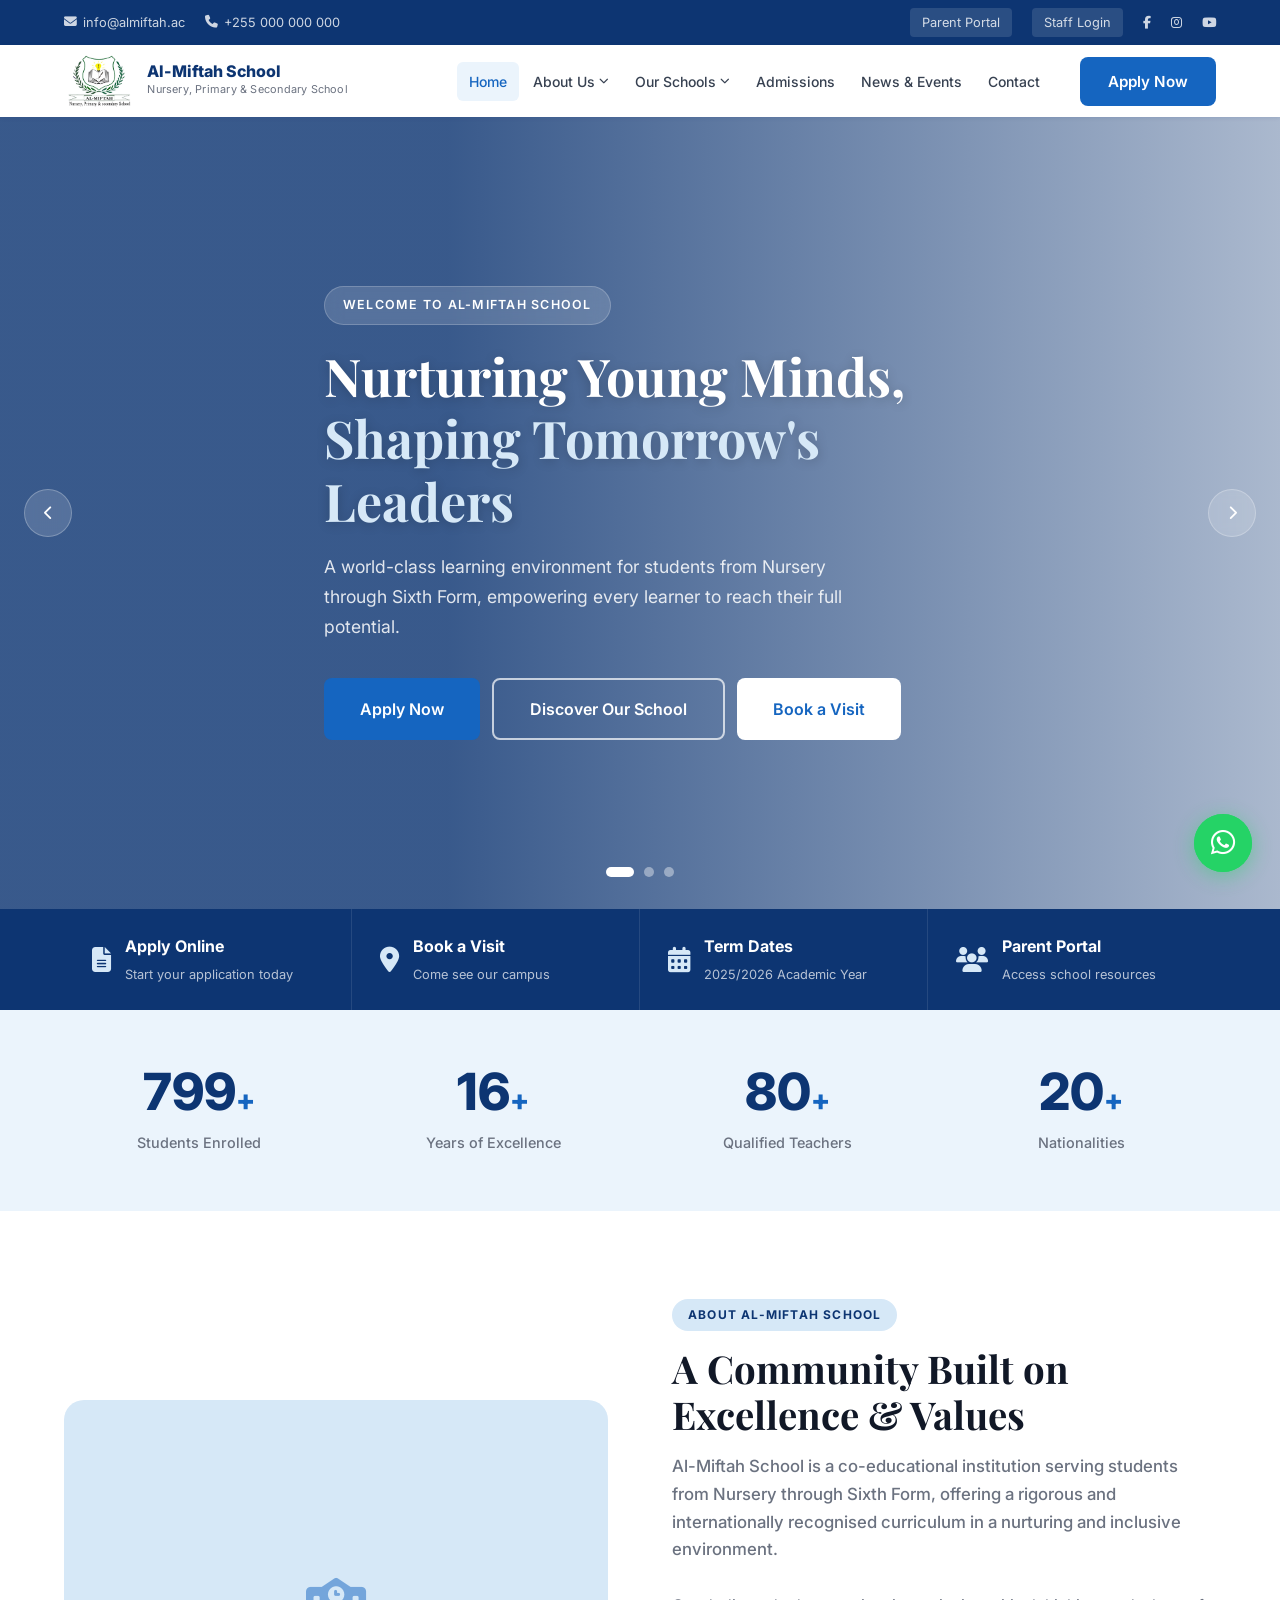
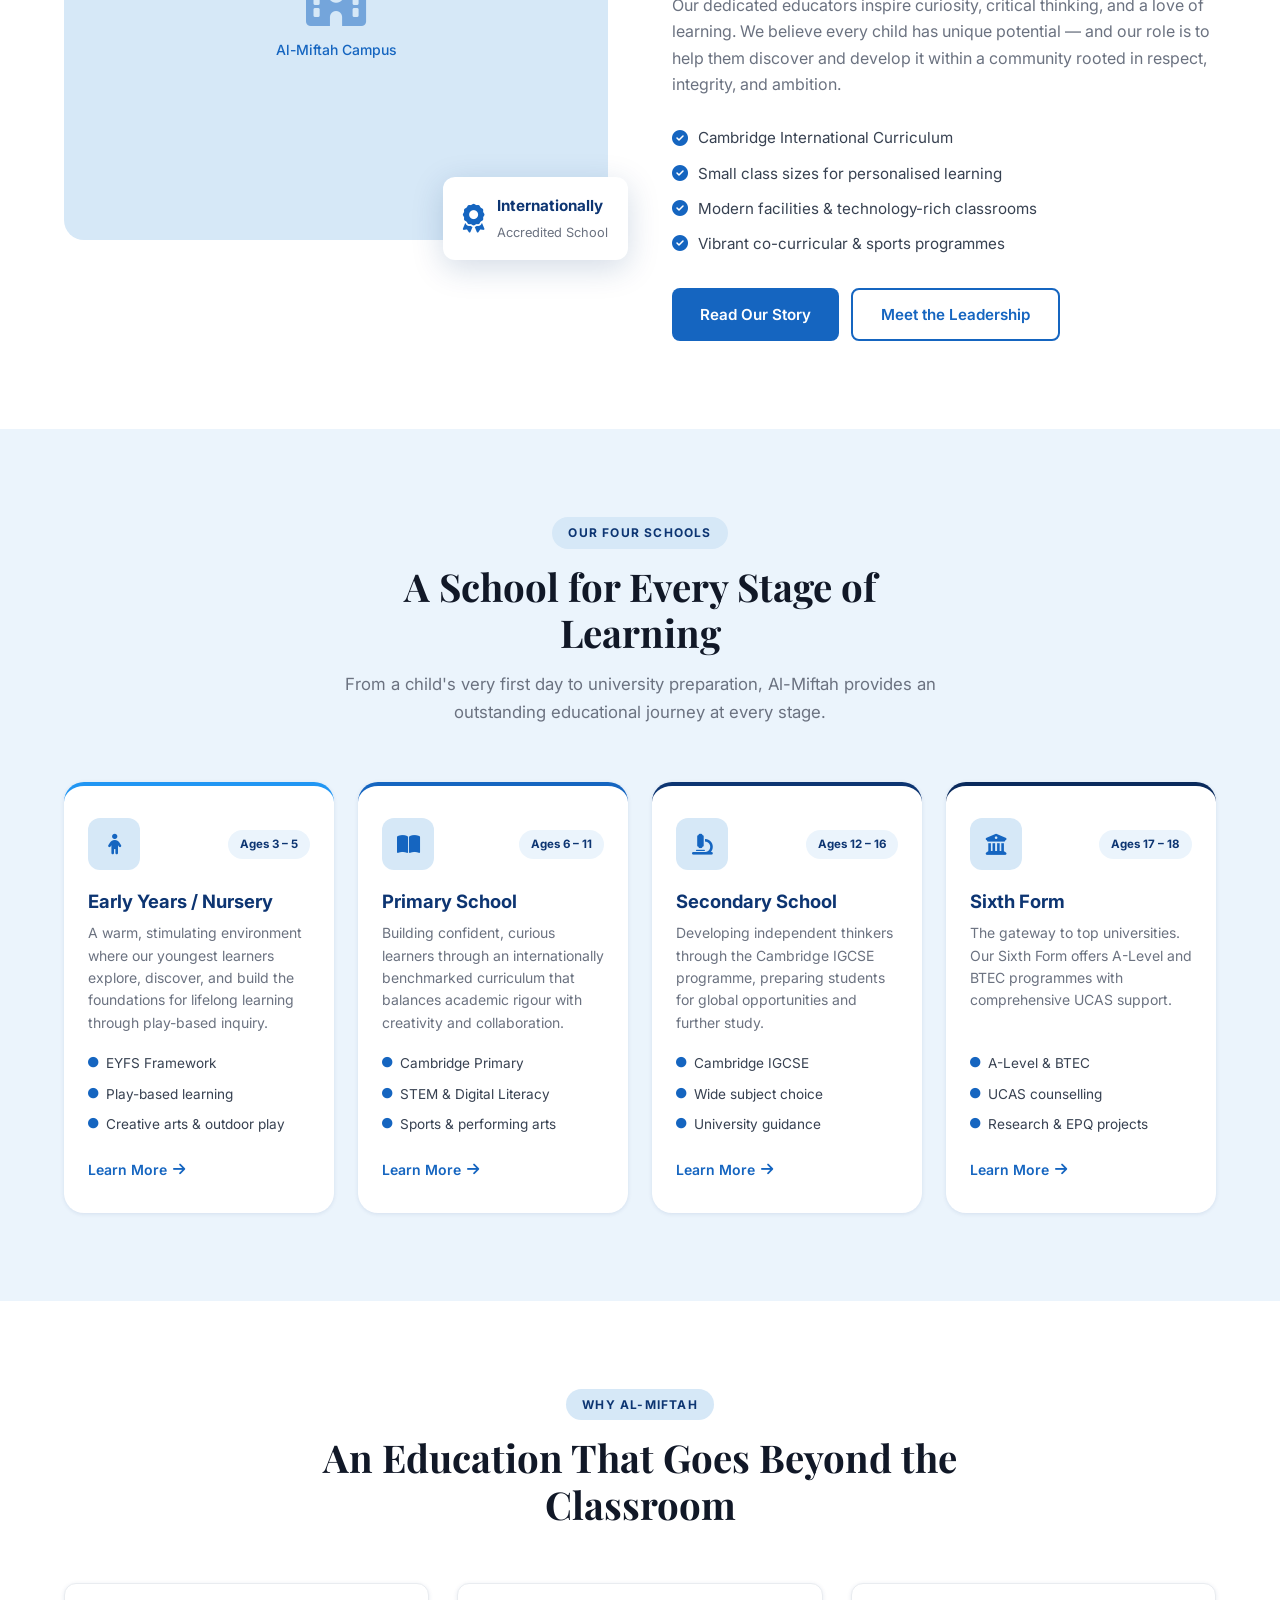
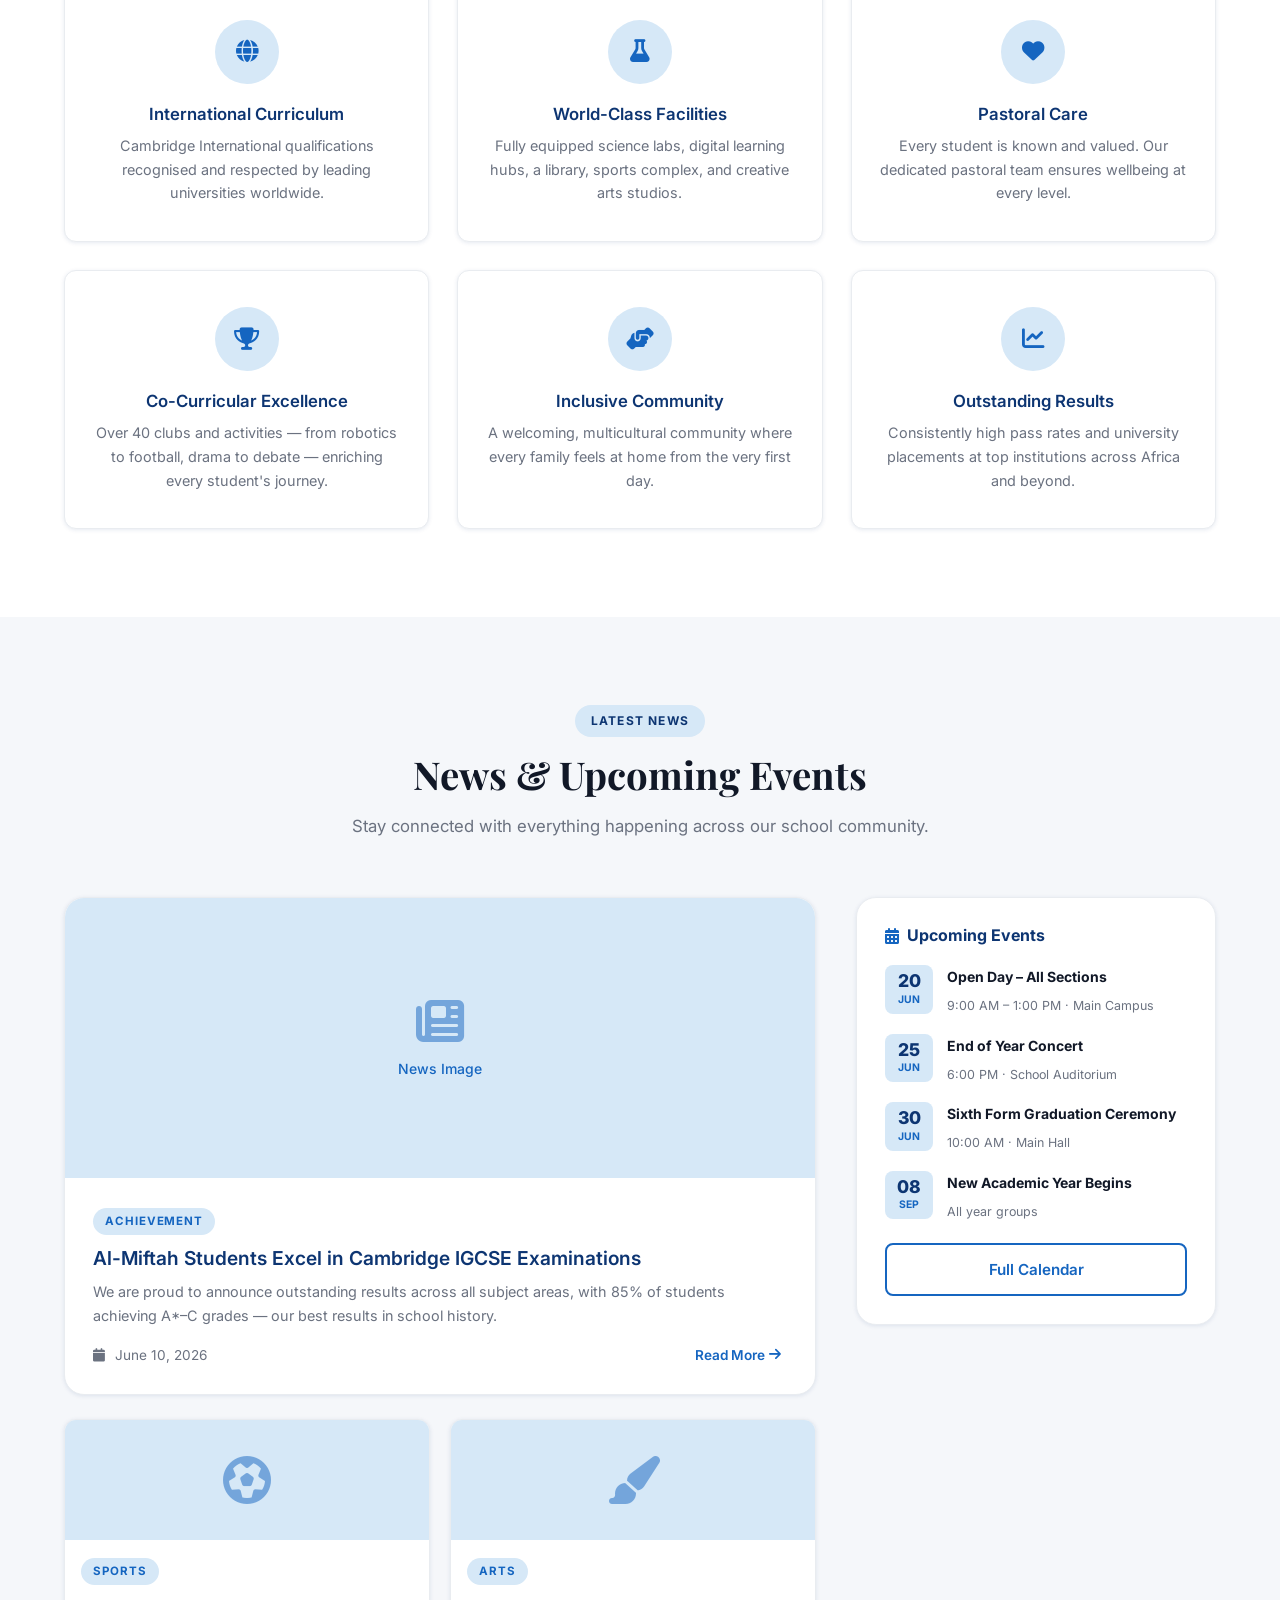
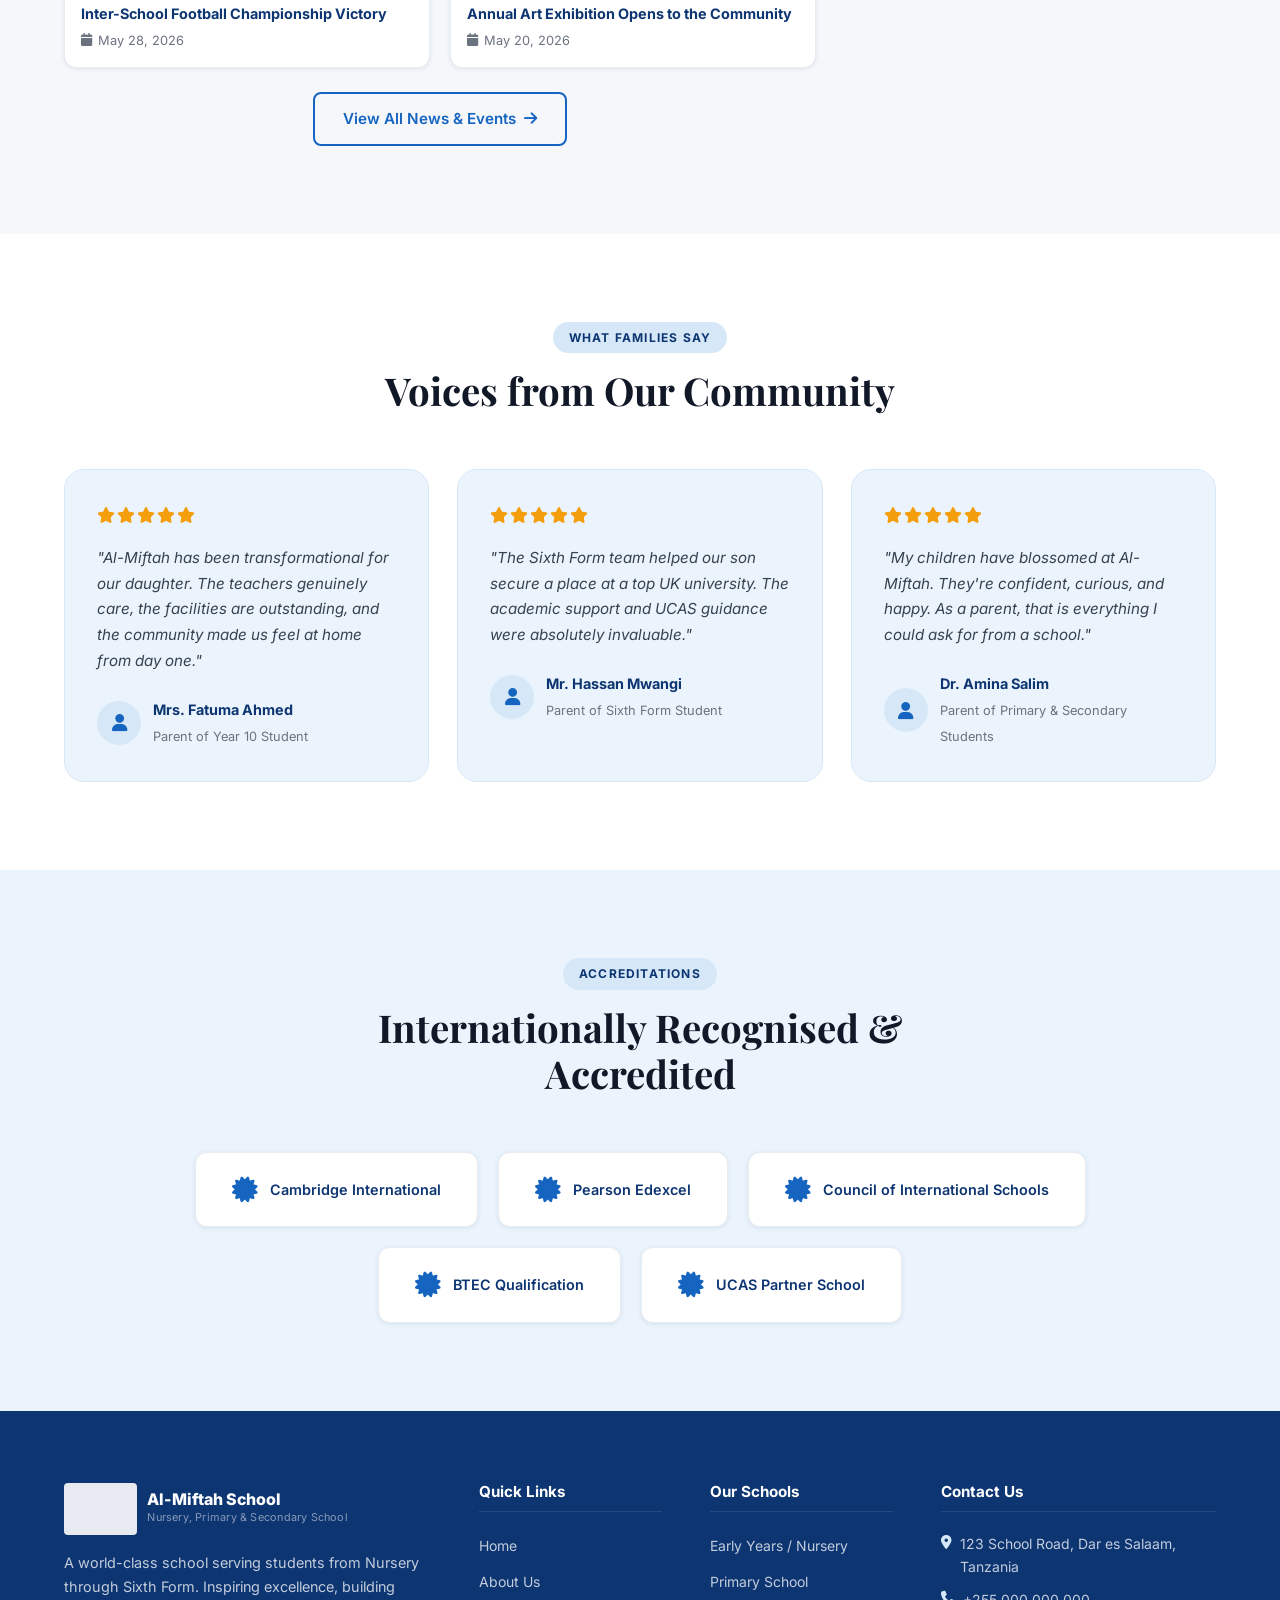
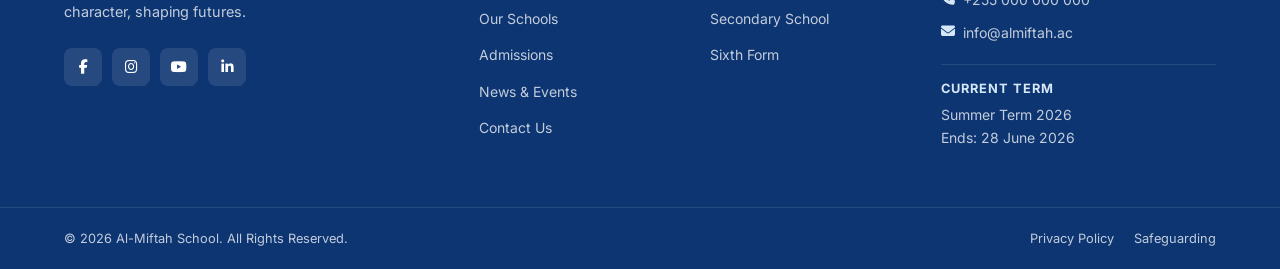
==== index.html @ 6ec38ee7 "Launch Al-Miftah School website Complete 6-page school website with hero carousel, school divisions," ====
<!DOCTYPE html>
<html lang="en">
<head>
  <meta charset="UTF-8" />
  <meta name="viewport" content="width=device-width, initial-scale=1.0" />
  <title>Al-Miftah School | Home</title>
  <link rel="stylesheet" href="css/styles.css" />
  <link rel="preconnect" href="https://fonts.googleapis.com" />
  <link href="https://fonts.googleapis.com/css2?family=Inter:wght@300;400;500;600;700;800&family=Playfair+Display:wght@600;700&display=swap" rel="stylesheet" />
  <link rel="stylesheet" href="https://cdnjs.cloudflare.com/ajax/libs/font-awesome/6.5.0/css/all.min.css" />
</head>
<body>

<!-- TOP BAR -->
<div class="topbar">
  <div class="container topbar-inner">
    <div class="topbar-left">
      <a href="mailto:info@almiftah.ac"><i class="fas fa-envelope"></i> info@almiftah.ac</a>
      <a href="tel:+255000000000"><i class="fas fa-phone"></i> +255 000 000 000</a>
    </div>
    <div class="topbar-right">
      <a href="#" class="topbar-link">Parent Portal</a>
      <a href="#" class="topbar-link">Staff Login</a>
      <a href="#" aria-label="Facebook"><i class="fab fa-facebook-f"></i></a>
      <a href="#" aria-label="Instagram"><i class="fab fa-instagram"></i></a>
      <a href="#" aria-label="YouTube"><i class="fab fa-youtube"></i></a>
    </div>
  </div>
</div>

<!-- HEADER -->
<header class="header" id="header">
  <div class="container header-inner">
    <a href="index.html" class="logo">
      <img src="images/logo.jpeg" alt="Al-Miftah School" class="logo-img" />
      <div class="logo-text">
        <span class="logo-name">Al-Miftah School</span>
        <span class="logo-tagline">Nursery, Primary &amp; Secondary School</span>
      </div>
    </a>
    <nav class="nav" id="nav">
      <ul class="nav-list">
        <li><a href="index.html" class="nav-link active">Home</a></li>
        <li class="has-dropdown">
          <a href="about.html" class="nav-link">About Us <i class="fas fa-chevron-down"></i></a>
          <ul class="dropdown">
            <li><a href="about.html#story">Our Story</a></li>
            <li><a href="about.html#vision">Vision &amp; Mission</a></li>
            <li><a href="about.html#leadership">Leadership</a></li>
            <li><a href="about.html#accreditations">Accreditations</a></li>
          </ul>
        </li>
        <li class="has-dropdown">
          <a href="schools.html" class="nav-link">Our Schools <i class="fas fa-chevron-down"></i></a>
          <ul class="dropdown">
            <li><a href="schools.html#early-years">Early Years</a></li>
            <li><a href="schools.html#primary">Primary School</a></li>
            <li><a href="schools.html#secondary">Secondary School</a></li>
            <li><a href="schools.html#sixth-form">Sixth Form</a></li>
          </ul>
        </li>
        <li><a href="admissions.html" class="nav-link">Admissions</a></li>
        <li><a href="news.html" class="nav-link">News &amp; Events</a></li>
        <li><a href="contact.html" class="nav-link">Contact</a></li>
      </ul>
    </nav>
    <a href="admissions.html" class="btn btn-primary nav-cta">Apply Now</a>
    <button class="hamburger" id="hamburger" aria-label="Open menu" aria-expanded="false">
      <span></span><span></span><span></span>
    </button>
  </div>
</header>

<!-- HERO -->
<section class="hero">
  <div class="hero-slides">
    <div class="hero-slide active" style="background-image:url('https://images.unsplash.com/photo-1628595351029-c2bf17511435?w=1920&q=80')"></div>
    <div class="hero-slide" style="background-image:url('https://images.unsplash.com/photo-1503676260728-1c00da094a0b?w=1920&q=80')"></div>
    <div class="hero-slide" style="background-image:url('https://images.unsplash.com/photo-1532094349884-543559059013?w=1920&q=80')"></div>
  </div>
  <div class="hero-overlay"></div>

  <div class="container hero-content">
    <span class="hero-badge">Welcome to Al-Miftah School</span>
    <h1 class="hero-title">Nurturing Young Minds,<br><span class="hero-highlight">Shaping Tomorrow's Leaders</span></h1>
    <p class="hero-subtitle">A world-class learning environment for students from Nursery through Sixth Form, empowering every learner to reach their full potential.</p>
    <div class="hero-actions">
      <a href="admissions.html" class="btn btn-primary btn-lg">Apply Now</a>
      <a href="about.html" class="btn btn-outline-white btn-lg">Discover Our School</a>
      <a href="contact.html" class="btn btn-secondary btn-lg">Book a Visit</a>
    </div>
  </div>

  <div class="hero-nav">
    <button class="hero-dot active" data-slide="0" aria-label="Slide 1"></button>
    <button class="hero-dot" data-slide="1" aria-label="Slide 2"></button>
    <button class="hero-dot" data-slide="2" aria-label="Slide 3"></button>
  </div>
  <button class="hero-arrow hero-prev" id="heroPrev" aria-label="Previous slide"><i class="fas fa-chevron-left"></i></button>
  <button class="hero-arrow hero-next" id="heroNext" aria-label="Next slide"><i class="fas fa-chevron-right"></i></button>
</section>

<!-- QUICK ACTIONS -->
<section class="quick-actions">
  <div class="container">
    <div class="quick-actions-grid">
      <a href="admissions.html" class="quick-action">
        <i class="fas fa-file-alt"></i>
        <div><strong>Apply Online</strong><span>Start your application today</span></div>
      </a>
      <a href="contact.html" class="quick-action">
        <i class="fas fa-map-marker-alt"></i>
        <div><strong>Book a Visit</strong><span>Come see our campus</span></div>
      </a>
      <a href="news.html" class="quick-action">
        <i class="fas fa-calendar-alt"></i>
        <div><strong>Term Dates</strong><span>2025/2026 Academic Year</span></div>
      </a>
      <a href="#" class="quick-action">
        <i class="fas fa-users"></i>
        <div><strong>Parent Portal</strong><span>Access school resources</span></div>
      </a>
    </div>
  </div>
</section>

<!-- STATS -->
<section class="stats">
  <div class="container stats-grid">
    <div class="stat-item">
      <span class="stat-number" data-target="1200">0</span><span class="stat-plus">+</span>
      <span class="stat-label">Students Enrolled</span>
    </div>
    <div class="stat-item">
      <span class="stat-number" data-target="25">0</span><span class="stat-plus">+</span>
      <span class="stat-label">Years of Excellence</span>
    </div>
    <div class="stat-item">
      <span class="stat-number" data-target="120">0</span><span class="stat-plus">+</span>
      <span class="stat-label">Qualified Teachers</span>
    </div>
    <div class="stat-item">
      <span class="stat-number" data-target="30">0</span><span class="stat-plus">+</span>
      <span class="stat-label">Nationalities</span>
    </div>
  </div>
</section>

<!-- ABOUT PREVIEW -->
<section class="section">
  <div class="container about-grid">
    <div class="about-image">
      <div class="about-img-main img-placeholder">
        <i class="fas fa-school"></i>
        <span>Al-Miftah Campus</span>
      </div>
      <div class="about-img-badge">
        <i class="fas fa-award"></i>
        <div><strong>Internationally</strong><span>Accredited School</span></div>
      </div>
    </div>
    <div class="about-content">
      <span class="section-badge">About Al-Miftah School</span>
      <h2 class="section-title">A Community Built on Excellence &amp; Values</h2>
      <p class="about-lead">Al-Miftah School is a co-educational institution serving students from Nursery through Sixth Form, offering a rigorous and internationally recognised curriculum in a nurturing and inclusive environment.</p>
      <p>Our dedicated educators inspire curiosity, critical thinking, and a love of learning. We believe every child has unique potential — and our role is to help them discover and develop it within a community rooted in respect, integrity, and ambition.</p>
      <div class="about-features">
        <div class="about-feature"><i class="fas fa-check-circle"></i><span>Cambridge International Curriculum</span></div>
        <div class="about-feature"><i class="fas fa-check-circle"></i><span>Small class sizes for personalised learning</span></div>
        <div class="about-feature"><i class="fas fa-check-circle"></i><span>Modern facilities &amp; technology-rich classrooms</span></div>
        <div class="about-feature"><i class="fas fa-check-circle"></i><span>Vibrant co-curricular &amp; sports programmes</span></div>
      </div>
      <div class="about-actions">
        <a href="about.html" class="btn btn-primary">Read Our Story</a>
        <a href="about.html#leadership" class="btn btn-outline">Meet the Leadership</a>
      </div>
    </div>
  </div>
</section>

<!-- SCHOOLS PREVIEW -->
<section class="section schools-bg">
  <div class="container">
    <div class="section-header">
      <span class="section-badge">Our Four Schools</span>
      <h2 class="section-title">A School for Every Stage of Learning</h2>
      <p class="section-subtitle">From a child's very first day to university preparation, Al-Miftah provides an outstanding educational journey at every stage.</p>
    </div>
    <div class="schools-grid">
      <div class="school-card" data-color="early">
        <div class="school-card-top">
          <div class="school-icon"><i class="fas fa-child"></i></div>
          <div class="school-age">Ages 3 – 5</div>
        </div>
        <h3 class="school-name">Early Years / Nursery</h3>
        <p class="school-desc">A warm, stimulating environment where our youngest learners explore, discover, and build the foundations for lifelong learning through play-based inquiry.</p>
        <ul class="school-features">
          <li><i class="fas fa-circle"></i> EYFS Framework</li>
          <li><i class="fas fa-circle"></i> Play-based learning</li>
          <li><i class="fas fa-circle"></i> Creative arts &amp; outdoor play</li>
        </ul>
        <a href="schools.html#early-years" class="school-link">Learn More <i class="fas fa-arrow-right"></i></a>
      </div>
      <div class="school-card" data-color="primary">
        <div class="school-card-top">
          <div class="school-icon"><i class="fas fa-book-open"></i></div>
          <div class="school-age">Ages 6 – 11</div>
        </div>
        <h3 class="school-name">Primary School</h3>
        <p class="school-desc">Building confident, curious learners through an internationally benchmarked curriculum that balances academic rigour with creativity and collaboration.</p>
        <ul class="school-features">
          <li><i class="fas fa-circle"></i> Cambridge Primary</li>
          <li><i class="fas fa-circle"></i> STEM &amp; Digital Literacy</li>
          <li><i class="fas fa-circle"></i> Sports &amp; performing arts</li>
        </ul>
        <a href="schools.html#primary" class="school-link">Learn More <i class="fas fa-arrow-right"></i></a>
      </div>
      <div class="school-card" data-color="secondary">
        <div class="school-card-top">
          <div class="school-icon"><i class="fas fa-microscope"></i></div>
          <div class="school-age">Ages 12 – 16</div>
        </div>
        <h3 class="school-name">Secondary School</h3>
        <p class="school-desc">Developing independent thinkers through the Cambridge IGCSE programme, preparing students for global opportunities and further study.</p>
        <ul class="school-features">
          <li><i class="fas fa-circle"></i> Cambridge IGCSE</li>
          <li><i class="fas fa-circle"></i> Wide subject choice</li>
          <li><i class="fas fa-circle"></i> University guidance</li>
        </ul>
        <a href="schools.html#secondary" class="school-link">Learn More <i class="fas fa-arrow-right"></i></a>
      </div>
      <div class="school-card" data-color="sixth">
        <div class="school-card-top">
          <div class="school-icon"><i class="fas fa-university"></i></div>
          <div class="school-age">Ages 17 – 18</div>
        </div>
        <h3 class="school-name">Sixth Form</h3>
        <p class="school-desc">The gateway to top universities. Our Sixth Form offers A-Level and BTEC programmes with comprehensive UCAS support.</p>
        <ul class="school-features">
          <li><i class="fas fa-circle"></i> A-Level &amp; BTEC</li>
          <li><i class="fas fa-circle"></i> UCAS counselling</li>
          <li><i class="fas fa-circle"></i> Research &amp; EPQ projects</li>
        </ul>
        <a href="schools.html#sixth-form" class="school-link">Learn More <i class="fas fa-arrow-right"></i></a>
      </div>
    </div>
  </div>
</section>

<!-- WHY US -->
<section class="section">
  <div class="container">
    <div class="section-header">
      <span class="section-badge">Why Al-Miftah</span>
      <h2 class="section-title">An Education That Goes Beyond the Classroom</h2>
    </div>
    <div class="why-grid">
      <div class="why-card">
        <div class="why-icon"><i class="fas fa-globe"></i></div>
        <h3>International Curriculum</h3>
        <p>Cambridge International qualifications recognised and respected by leading universities worldwide.</p>
      </div>
      <div class="why-card">
        <div class="why-icon"><i class="fas fa-flask"></i></div>
        <h3>World-Class Facilities</h3>
        <p>Fully equipped science labs, digital learning hubs, a library, sports complex, and creative arts studios.</p>
      </div>
      <div class="why-card">
        <div class="why-icon"><i class="fas fa-heart"></i></div>
        <h3>Pastoral Care</h3>
        <p>Every student is known and valued. Our dedicated pastoral team ensures wellbeing at every level.</p>
      </div>
      <div class="why-card">
        <div class="why-icon"><i class="fas fa-trophy"></i></div>
        <h3>Co-Curricular Excellence</h3>
        <p>Over 40 clubs and activities — from robotics to football, drama to debate — enriching every student's journey.</p>
      </div>
      <div class="why-card">
        <div class="why-icon"><i class="fas fa-hands-helping"></i></div>
        <h3>Inclusive Community</h3>
        <p>A welcoming, multicultural community where every family feels at home from the very first day.</p>
      </div>
      <div class="why-card">
        <div class="why-icon"><i class="fas fa-chart-line"></i></div>
        <h3>Outstanding Results</h3>
        <p>Consistently high pass rates and university placements at top institutions across Africa and beyond.</p>
      </div>
    </div>
  </div>
</section>

<!-- NEWS PREVIEW -->
<section class="section" style="background:var(--gray-100)">
  <div class="container">
    <div class="section-header">
      <span class="section-badge">Latest News</span>
      <h2 class="section-title">News &amp; Upcoming Events</h2>
      <p class="section-subtitle">Stay connected with everything happening across our school community.</p>
    </div>
    <div class="news-layout">
      <div class="news-main">
        <div class="news-card featured">
          <div class="news-img img-placeholder"><i class="fas fa-newspaper"></i><span>News Image</span></div>
          <div class="news-body">
            <span class="news-tag">Achievement</span>
            <h3>Al-Miftah Students Excel in Cambridge IGCSE Examinations</h3>
            <p>We are proud to announce outstanding results across all subject areas, with 85% of students achieving A*–C grades — our best results in school history.</p>
            <div class="news-meta">
              <span><i class="fas fa-calendar"></i> June 10, 2026</span>
              <a href="news.html" class="news-more">Read More <i class="fas fa-arrow-right"></i></a>
            </div>
          </div>
        </div>
        <div class="news-row">
          <div class="news-card small">
            <div class="news-img-sm img-placeholder"><i class="fas fa-futbol"></i></div>
            <div class="news-body-sm">
              <span class="news-tag">Sports</span>
              <h4>Inter-School Football Championship Victory</h4>
              <span class="news-date"><i class="fas fa-calendar"></i> May 28, 2026</span>
            </div>
          </div>
          <div class="news-card small">
            <div class="news-img-sm img-placeholder"><i class="fas fa-paint-brush"></i></div>
            <div class="news-body-sm">
              <span class="news-tag">Arts</span>
              <h4>Annual Art Exhibition Opens to the Community</h4>
              <span class="news-date"><i class="fas fa-calendar"></i> May 20, 2026</span>
            </div>
          </div>
        </div>
        <div style="margin-top:24px;text-align:center">
          <a href="news.html" class="btn btn-outline">View All News &amp; Events <i class="fas fa-arrow-right"></i></a>
        </div>
      </div>
      <div class="events-sidebar">
        <h3 class="sidebar-title"><i class="fas fa-calendar-alt"></i> Upcoming Events</h3>
        <div class="event-list">
          <div class="event-item">
            <div class="event-date"><span class="event-day">20</span><span class="event-month">Jun</span></div>
            <div class="event-info"><strong>Open Day – All Sections</strong><span>9:00 AM – 1:00 PM · Main Campus</span></div>
          </div>
          <div class="event-item">
            <div class="event-date"><span class="event-day">25</span><span class="event-month">Jun</span></div>
            <div class="event-info"><strong>End of Year Concert</strong><span>6:00 PM · School Auditorium</span></div>
          </div>
          <div class="event-item">
            <div class="event-date"><span class="event-day">30</span><span class="event-month">Jun</span></div>
            <div class="event-info"><strong>Sixth Form Graduation Ceremony</strong><span>10:00 AM · Main Hall</span></div>
          </div>
          <div class="event-item">
            <div class="event-date"><span class="event-day">08</span><span class="event-month">Sep</span></div>
            <div class="event-info"><strong>New Academic Year Begins</strong><span>All year groups</span></div>
          </div>
        </div>
        <a href="news.html" class="btn btn-outline btn-full">Full Calendar</a>
      </div>
    </div>
  </div>
</section>

<!-- TESTIMONIALS -->
<section class="section">
  <div class="container">
    <div class="section-header">
      <span class="section-badge">What Families Say</span>
      <h2 class="section-title">Voices from Our Community</h2>
    </div>
    <div class="testimonials-grid">
      <div class="testimonial-card">
        <div class="testimonial-stars"><i class="fas fa-star"></i><i class="fas fa-star"></i><i class="fas fa-star"></i><i class="fas fa-star"></i><i class="fas fa-star"></i></div>
        <p>"Al-Miftah has been transformational for our daughter. The teachers genuinely care, the facilities are outstanding, and the community made us feel at home from day one."</p>
        <div class="testimonial-author">
          <div class="author-avatar"><i class="fas fa-user"></i></div>
          <div><strong>Mrs. Fatuma Ahmed</strong><span>Parent of Year 10 Student</span></div>
        </div>
      </div>
      <div class="testimonial-card">
        <div class="testimonial-stars"><i class="fas fa-star"></i><i class="fas fa-star"></i><i class="fas fa-star"></i><i class="fas fa-star"></i><i class="fas fa-star"></i></div>
        <p>"The Sixth Form team helped our son secure a place at a top UK university. The academic support and UCAS guidance were absolutely invaluable."</p>
        <div class="testimonial-author">
          <div class="author-avatar"><i class="fas fa-user"></i></div>
          <div><strong>Mr. Hassan Mwangi</strong><span>Parent of Sixth Form Student</span></div>
        </div>
      </div>
      <div class="testimonial-card">
        <div class="testimonial-stars"><i class="fas fa-star"></i><i class="fas fa-star"></i><i class="fas fa-star"></i><i class="fas fa-star"></i><i class="fas fa-star"></i></div>
        <p>"My children have blossomed at Al-Miftah. They're confident, curious, and happy. As a parent, that is everything I could ask for from a school."</p>
        <div class="testimonial-author">
          <div class="author-avatar"><i class="fas fa-user"></i></div>
          <div><strong>Dr. Amina Salim</strong><span>Parent of Primary &amp; Secondary Students</span></div>
        </div>
      </div>
    </div>
  </div>
</section>

<!-- ACCREDITATIONS -->
<section class="section accreditations-bg">
  <div class="container">
    <div class="section-header">
      <span class="section-badge">Accreditations</span>
      <h2 class="section-title">Internationally Recognised &amp; Accredited</h2>
    </div>
    <div class="accred-grid">
      <div class="accred-item"><i class="fas fa-certificate accred-icon"></i><span>Cambridge International</span></div>
      <div class="accred-item"><i class="fas fa-certificate accred-icon"></i><span>Pearson Edexcel</span></div>
      <div class="accred-item"><i class="fas fa-certificate accred-icon"></i><span>Council of International Schools</span></div>
      <div class="accred-item"><i class="fas fa-certificate accred-icon"></i><span>BTEC Qualification</span></div>
      <div class="accred-item"><i class="fas fa-certificate accred-icon"></i><span>UCAS Partner School</span></div>
    </div>
  </div>
</section>

<!-- FOOTER -->
<footer class="footer">
  <div class="footer-main">
    <div class="container footer-grid">
      <div class="footer-brand">
        <a href="index.html" class="logo logo-footer">
          <img src="images/logo.jpeg" alt="Al-Miftah School" class="logo-img" />
          <div class="logo-text">
            <span class="logo-name">Al-Miftah School</span>
            <span class="logo-tagline">Nursery, Primary &amp; Secondary School</span>
          </div>
        </a>
        <p>A world-class school serving students from Nursery through Sixth Form. Inspiring excellence, building character, shaping futures.</p>
        <div class="footer-social">
          <a href="#" aria-label="Facebook"><i class="fab fa-facebook-f"></i></a>
          <a href="#" aria-label="Instagram"><i class="fab fa-instagram"></i></a>
          <a href="#" aria-label="YouTube"><i class="fab fa-youtube"></i></a>
          <a href="#" aria-label="LinkedIn"><i class="fab fa-linkedin-in"></i></a>
        </div>
      </div>
      <div class="footer-links">
        <h4>Quick Links</h4>
        <ul>
          <li><a href="index.html">Home</a></li>
          <li><a href="about.html">About Us</a></li>
          <li><a href="schools.html">Our Schools</a></li>
          <li><a href="admissions.html">Admissions</a></li>
          <li><a href="news.html">News &amp; Events</a></li>
          <li><a href="contact.html">Contact Us</a></li>
        </ul>
      </div>
      <div class="footer-links">
        <h4>Our Schools</h4>
        <ul>
          <li><a href="schools.html#early-years">Early Years / Nursery</a></li>
          <li><a href="schools.html#primary">Primary School</a></li>
          <li><a href="schools.html#secondary">Secondary School</a></li>
          <li><a href="schools.html#sixth-form">Sixth Form</a></li>
        </ul>
      </div>
      <div class="footer-contact">
        <h4>Contact Us</h4>
        <p><i class="fas fa-map-marker-alt"></i> 123 School Road, Dar es Salaam, Tanzania</p>
        <p><i class="fas fa-phone"></i> +255 000 000 000</p>
        <p><i class="fas fa-envelope"></i> info@almiftah.ac</p>
        <div class="footer-term">
          <h5>Current Term</h5>
          <p>Summer Term 2026<br>Ends: 28 June 2026</p>
        </div>
      </div>
    </div>
  </div>
  <div class="footer-bottom">
    <div class="container footer-bottom-inner">
      <p>&copy; 2026 Al-Miftah School. All Rights Reserved.</p>
      <div class="footer-bottom-links">
        <a href="#">Privacy Policy</a>
        <a href="#">Safeguarding</a>
      </div>
    </div>
  </div>
</footer>

<a href="https://wa.me/255000000000" class="wa-btn" target="_blank" rel="noopener noreferrer" aria-label="Chat with us on WhatsApp">
  <i class="fab fa-whatsapp"></i>
  <span class="wa-tooltip">Chat with us on WhatsApp</span>
</a>
<button class="back-to-top" id="backToTop" aria-label="Back to top"><i class="fas fa-chevron-up"></i></button>
<script src="js/script.js"></script>
</body>
</html>
---- css/styles.css ----
/* ============================================================
   AL-MIFTAH SCHOOL — Main Stylesheet
   Colors: Dark Blue #0D3572 | Blue #1565C0 | Light Blue #D6E8F7 | White #FFFFFF
   ============================================================ */

/* === RESET & BASE === */
*, *::before, *::after { box-sizing: border-box; margin: 0; padding: 0; }

:root {
  --dark-blue:  #0D3572;
  --blue:       #1565C0;
  --mid-blue:   #1976D2;
  --light-blue: #D6E8F7;
  --pale-blue:  #EBF4FC;
  --white:      #FFFFFF;
  --gray-100:   #F5F7FA;
  --gray-200:   #E9ECF0;
  --gray-500:   #6B7280;
  --gray-700:   #374151;
  --gray-900:   #111827;
  --shadow-sm:  0 1px 4px rgba(13,53,114,.10);
  --shadow-md:  0 4px 16px rgba(13,53,114,.14);
  --shadow-lg:  0 8px 32px rgba(13,53,114,.18);
  --radius:     12px;
  --radius-lg:  20px;
  --transition: 0.25s ease;
}

html { scroll-behavior: smooth; font-size: 16px; }

body {
  font-family: 'Inter', sans-serif;
  color: var(--gray-700);
  background: var(--white);
  line-height: 1.65;
  overflow-x: hidden;
}

a { color: inherit; text-decoration: none; }
img { max-width: 100%; display: block; }
ul { list-style: none; }
button { cursor: pointer; border: none; background: none; font-family: inherit; }
input, select, textarea { font-family: inherit; }

.container {
  width: 100%;
  max-width: 1200px;
  margin: 0 auto;
  padding: 0 24px;
}

.section { padding: 88px 0; }

/* === TYPOGRAPHY === */
h1, h2, h3, h4, h5 { line-height: 1.2; color: var(--gray-900); }
h1 { font-size: clamp(2rem, 5vw, 3.25rem); font-family: 'Playfair Display', serif; }
h2 { font-size: clamp(1.6rem, 3.5vw, 2.4rem); font-family: 'Playfair Display', serif; }
h3 { font-size: 1.2rem; font-weight: 600; }

.section-badge {
  display: inline-block;
  background: var(--light-blue);
  color: var(--dark-blue);
  font-size: .75rem;
  font-weight: 700;
  letter-spacing: .1em;
  text-transform: uppercase;
  padding: 6px 16px;
  border-radius: 99px;
  margin-bottom: 14px;
}
.section-badge.light { background: rgba(255,255,255,.18); color: var(--white); }

.section-header { text-align: center; max-width: 640px; margin: 0 auto 56px; }
.section-title { margin-bottom: 16px; }
.section-subtitle { color: var(--gray-500); font-size: 1.05rem; }

/* === BUTTONS === */
.btn {
  display: inline-flex;
  align-items: center;
  gap: 8px;
  padding: 12px 28px;
  border-radius: 8px;
  font-size: .95rem;
  font-weight: 600;
  transition: all var(--transition);
  white-space: nowrap;
}
.btn-lg { padding: 16px 36px; font-size: 1rem; }
.btn-full { width: 100%; justify-content: center; }

.btn-primary { background: var(--blue); color: var(--white); }
.btn-primary:hover { background: var(--dark-blue); transform: translateY(-2px); box-shadow: var(--shadow-md); }

.btn-secondary { background: var(--white); color: var(--blue); }
.btn-secondary:hover { background: var(--light-blue); }

.btn-outline { background: transparent; color: var(--blue); border: 2px solid var(--blue); }
.btn-outline:hover { background: var(--blue); color: var(--white); }

.btn-outline-white { background: transparent; color: var(--white); border: 2px solid rgba(255,255,255,.7); }
.btn-outline-white:hover { background: var(--white); color: var(--dark-blue); }

.btn-white { background: var(--white); color: var(--dark-blue); font-weight: 700; }
.btn-white:hover { background: var(--light-blue); transform: translateY(-2px); }

/* === PLACEHOLDER IMAGES === */
.img-placeholder {
  display: flex;
  flex-direction: column;
  align-items: center;
  justify-content: center;
  gap: 12px;
  background: var(--light-blue);
  color: var(--blue);
  border-radius: var(--radius);
  min-height: 260px;
  font-size: .875rem;
  font-weight: 500;
}
.img-placeholder i { font-size: 3rem; opacity: .5; }
.img-placeholder.dark { background: rgba(255,255,255,.1); color: rgba(255,255,255,.6); }

/* ============================================================
   TOP BAR
   ============================================================ */
.topbar {
  background: var(--dark-blue);
  color: rgba(255,255,255,.8);
  font-size: .8rem;
  padding: 8px 0;
}
.topbar-inner {
  display: flex;
  align-items: center;
  justify-content: space-between;
  flex-wrap: wrap;
  gap: 8px;
}
.topbar-left, .topbar-right {
  display: flex;
  align-items: center;
  gap: 20px;
}
.topbar-left a, .topbar-right a {
  color: rgba(255,255,255,.8);
  display: flex;
  align-items: center;
  gap: 6px;
  transition: color var(--transition);
}
.topbar-left a:hover, .topbar-right a:hover { color: var(--white); }
.topbar-link {
  background: rgba(255,255,255,.12);
  padding: 4px 12px;
  border-radius: 4px;
}
.topbar-link:hover { background: rgba(255,255,255,.22) !important; }

/* ============================================================
   HEADER / NAV
   ============================================================ */
.header {
  position: sticky;
  top: 0;
  z-index: 1000;
  background: var(--white);
  box-shadow: var(--shadow-sm);
  transition: box-shadow var(--transition);
}
.header.scrolled { box-shadow: var(--shadow-md); }

.header-inner {
  display: flex;
  align-items: center;
  gap: 20px;
  padding-top: 10px;
  padding-bottom: 10px;
}

/* === LOGO === */
.logo { display: flex; align-items: center; gap: 10px; flex-shrink: 0; }
.logo-img {
  height: 52px;
  width: auto;
  object-fit: contain;
  border-radius: 4px;
}
.logo-text { display: flex; flex-direction: column; }
.logo-name { font-weight: 800; font-size: 1rem; color: var(--dark-blue); line-height: 1.1; }
.logo-tagline { font-size: .68rem; color: var(--gray-500); letter-spacing: .02em; }

.nav { margin-left: auto; }
.nav-list { display: flex; align-items: center; gap: 2px; }

.nav-link {
  display: flex;
  align-items: center;
  gap: 4px;
  padding: 8px 12px;
  font-size: .875rem;
  font-weight: 500;
  color: var(--gray-700);
  border-radius: 6px;
  transition: all var(--transition);
}
.nav-link:hover, .nav-link.active { color: var(--blue); background: var(--pale-blue); }
.nav-link i { font-size: .6rem; transition: transform var(--transition); }

.has-dropdown { position: relative; }
.has-dropdown:hover .nav-link i { transform: rotate(180deg); }

.dropdown {
  position: absolute;
  top: calc(100% + 8px);
  left: 0;
  background: var(--white);
  min-width: 210px;
  border-radius: var(--radius);
  box-shadow: var(--shadow-lg);
  padding: 8px;
  opacity: 0;
  visibility: hidden;
  transform: translateY(-8px);
  transition: all var(--transition);
  z-index: 100;
  border: 1px solid var(--gray-200);
}
.has-dropdown:hover .dropdown {
  opacity: 1;
  visibility: visible;
  transform: translateY(0);
}
.dropdown li a {
  display: block;
  padding: 10px 14px;
  border-radius: 6px;
  font-size: .85rem;
  color: var(--gray-700);
  transition: all var(--transition);
}
.dropdown li a:hover { background: var(--pale-blue); color: var(--blue); padding-left: 18px; }

.nav-cta { margin-left: 8px; flex-shrink: 0; }

.hamburger {
  display: none;
  flex-direction: column;
  gap: 5px;
  padding: 8px;
  margin-left: auto;
}
.hamburger span {
  display: block;
  width: 24px;
  height: 2px;
  background: var(--dark-blue);
  border-radius: 2px;
  transition: all var(--transition);
}

/* ============================================================
   PAGE HERO (inner pages — shorter than home hero)
   ============================================================ */
.page-hero {
  background: linear-gradient(135deg, var(--dark-blue) 0%, var(--blue) 100%);
  padding: 72px 0 64px;
  position: relative;
  overflow: hidden;
}
.page-hero::before {
  content: '';
  position: absolute;
  inset: 0;
  background: url("data:image/svg+xml,%3Csvg width='60' height='60' viewBox='0 0 60 60' xmlns='http://www.w3.org/2000/svg'%3E%3Cg fill='none' fill-rule='evenodd'%3E%3Cg fill='%23ffffff' fill-opacity='0.04'%3E%3Cpath d='M36 34v-4h-2v4h-4v2h4v4h2v-4h4v-2h-4zm0-30V0h-2v4h-4v2h4v4h2V6h4V4h-4zM6 34v-4H4v4H0v2h4v4h2v-4h4v-2H6zM6 4V0H4v4H0v2h4v4h2V6h4V4H6z'/%3E%3C/g%3E%3C/g%3E%3C/svg%3E");
}
.page-hero-inner {
  position: relative;
  z-index: 1;
}
.breadcrumb {
  display: flex;
  align-items: center;
  gap: 8px;
  font-size: .82rem;
  color: rgba(255,255,255,.65);
  margin-bottom: 16px;
}
.breadcrumb a { color: rgba(255,255,255,.65); transition: color var(--transition); }
.breadcrumb a:hover { color: var(--white); }
.breadcrumb i { font-size: .6rem; }
.page-hero h1 { color: var(--white); margin-bottom: 12px; font-size: clamp(1.8rem, 4vw, 2.8rem); }
.page-hero p { color: rgba(255,255,255,.8); max-width: 560px; font-size: 1.05rem; }

/* ============================================================
   HOME HERO CAROUSEL
   ============================================================ */
.hero {
  position: relative;
  min-height: 88vh;
  display: flex;
  align-items: center;
  overflow: hidden;
}

.hero-slides { position: absolute; inset: 0; }
.hero-slide {
  position: absolute;
  inset: 0;
  background-size: cover;
  background-position: center;
  opacity: 0;
  transition: opacity 1.2s ease;
}
.hero-slide.active { opacity: 1; }

.hero-overlay {
  position: absolute;
  inset: 0;
  background: linear-gradient(to right, rgba(13,53,114,.82) 35%, rgba(13,53,114,.35) 100%);
}

.hero-content {
  position: relative;
  z-index: 2;
  max-width: 680px;
  padding: 80px 24px;
}

.hero-badge {
  display: inline-block;
  background: rgba(255,255,255,.15);
  backdrop-filter: blur(8px);
  color: var(--white);
  font-size: .78rem;
  font-weight: 600;
  letter-spacing: .1em;
  text-transform: uppercase;
  padding: 8px 18px;
  border-radius: 99px;
  border: 1px solid rgba(255,255,255,.2);
  margin-bottom: 20px;
}

.hero-title { color: var(--white); margin-bottom: 20px; text-shadow: 0 2px 12px rgba(0,0,0,.2); }
.hero-highlight { color: var(--light-blue); }

.hero-subtitle {
  color: rgba(255,255,255,.85);
  font-size: 1.1rem;
  margin-bottom: 36px;
  max-width: 540px;
  line-height: 1.7;
}

.hero-actions { display: flex; flex-wrap: wrap; gap: 12px; }

.hero-nav {
  position: absolute;
  bottom: 32px;
  left: 50%;
  transform: translateX(-50%);
  display: flex;
  gap: 10px;
  z-index: 3;
}
.hero-dot {
  width: 10px;
  height: 10px;
  border-radius: 50%;
  background: rgba(255,255,255,.4);
  border: none;
  transition: all var(--transition);
  cursor: pointer;
}
.hero-dot.active { background: var(--white); width: 28px; border-radius: 5px; }

.hero-arrow {
  position: absolute;
  top: 50%;
  transform: translateY(-50%);
  z-index: 3;
  width: 48px;
  height: 48px;
  background: rgba(255,255,255,.15);
  backdrop-filter: blur(6px);
  color: var(--white);
  border-radius: 50%;
  display: flex;
  align-items: center;
  justify-content: center;
  font-size: .9rem;
  border: 1px solid rgba(255,255,255,.25);
  transition: all var(--transition);
}
.hero-arrow:hover { background: rgba(255,255,255,.3); }
.hero-prev { left: 24px; }
.hero-next { right: 24px; }


/* ============================================================
   QUICK ACTIONS
   ============================================================ */
.quick-actions { background: var(--dark-blue); padding: 0; }
.quick-actions-grid { display: grid; grid-template-columns: repeat(4, 1fr); }
.quick-action {
  display: flex;
  align-items: center;
  gap: 14px;
  padding: 24px 28px;
  color: var(--white);
  border-right: 1px solid rgba(255,255,255,.1);
  transition: background var(--transition);
}
.quick-action:last-child { border-right: none; }
.quick-action:hover { background: rgba(255,255,255,.08); }
.quick-action i { font-size: 1.6rem; color: var(--light-blue); flex-shrink: 0; }
.quick-action strong { display: block; font-size: 1rem; font-weight: 700; }
.quick-action span { font-size: .8rem; color: rgba(255,255,255,.7); }

/* ============================================================
   STATS
   ============================================================ */
.stats { background: var(--pale-blue); padding: 56px 0; }
.stats-grid { display: grid; grid-template-columns: repeat(4, 1fr); gap: 24px; text-align: center; }
.stat-number { font-size: clamp(2.2rem, 5vw, 3.2rem); font-weight: 800; color: var(--dark-blue); line-height: 1; }
.stat-plus { font-size: 1.8rem; font-weight: 800; color: var(--blue); }
.stat-label { display: block; margin-top: 8px; font-size: .9rem; color: var(--gray-500); font-weight: 500; }

/* ============================================================
   ABOUT (home preview)
   ============================================================ */
.about-grid { display: grid; grid-template-columns: 1fr 1fr; gap: 64px; align-items: center; }
.about-image { position: relative; }
.about-img-main { min-height: 440px; border-radius: var(--radius-lg); overflow: hidden; }
.about-img-main img { width: 100%; height: 100%; object-fit: cover; }
.about-img-badge {
  position: absolute;
  bottom: -20px;
  right: -20px;
  background: var(--white);
  box-shadow: var(--shadow-lg);
  border-radius: var(--radius);
  padding: 16px 20px;
  display: flex;
  align-items: center;
  gap: 12px;
}
.about-img-badge i { font-size: 1.8rem; color: var(--blue); }
.about-img-badge strong { display: block; font-size: .95rem; color: var(--dark-blue); }
.about-img-badge span { font-size: .8rem; color: var(--gray-500); }

.about-lead { font-size: 1.05rem; color: var(--gray-700); margin-bottom: 16px; font-weight: 500; }
.about-content > p { color: var(--gray-500); margin-bottom: 28px; }
.about-features { display: flex; flex-direction: column; gap: 10px; margin-bottom: 32px; }
.about-feature { display: flex; align-items: center; gap: 10px; font-size: .95rem; color: var(--gray-700); }
.about-feature i { color: var(--blue); font-size: 1rem; }
.about-actions { display: flex; gap: 12px; flex-wrap: wrap; }

/* ============================================================
   SCHOOL DIVISION CARDS
   ============================================================ */
.schools-bg { background: var(--pale-blue); }
.schools-grid { display: grid; grid-template-columns: repeat(4, 1fr); gap: 24px; }

.school-card {
  background: var(--white);
  border-radius: var(--radius-lg);
  padding: 32px 24px;
  box-shadow: var(--shadow-sm);
  border-top: 4px solid var(--blue);
  transition: all var(--transition);
  display: flex;
  flex-direction: column;
}
.school-card:hover { transform: translateY(-6px); box-shadow: var(--shadow-lg); }
.school-card[data-color="early"]    { border-top-color: #2196F3; }
.school-card[data-color="primary"]  { border-top-color: #1565C0; }
.school-card[data-color="secondary"]{ border-top-color: #0D3572; }
.school-card[data-color="sixth"]    { border-top-color: #0a2a5c; }

.school-card-top { display: flex; align-items: center; justify-content: space-between; margin-bottom: 20px; }
.school-icon {
  width: 52px; height: 52px;
  background: var(--light-blue);
  border-radius: 12px;
  display: flex; align-items: center; justify-content: center;
  font-size: 1.3rem; color: var(--blue);
}
.school-age {
  background: var(--pale-blue); color: var(--dark-blue);
  font-size: .72rem; font-weight: 700;
  padding: 5px 12px; border-radius: 99px;
}
.school-name { font-size: 1.15rem; font-weight: 700; color: var(--dark-blue); margin-bottom: 10px; }
.school-desc { font-size: .875rem; color: var(--gray-500); margin-bottom: 18px; line-height: 1.6; flex: 1; }
.school-features { margin-bottom: 22px; display: flex; flex-direction: column; gap: 8px; }
.school-features li { display: flex; align-items: center; gap: 8px; font-size: .85rem; color: var(--gray-700); }
.school-features i { color: var(--blue); font-size: .65rem; }
.school-link {
  display: flex; align-items: center; gap: 6px;
  color: var(--blue); font-size: .875rem; font-weight: 600;
  margin-top: auto; transition: gap var(--transition);
}
.school-link:hover { gap: 10px; }

/* ============================================================
   WHY US
   ============================================================ */
.why-grid { display: grid; grid-template-columns: repeat(3, 1fr); gap: 28px; }
.why-card {
  background: var(--white); border-radius: var(--radius); padding: 36px 28px;
  box-shadow: var(--shadow-sm); text-align: center;
  transition: all var(--transition); border: 1px solid var(--gray-200);
}
.why-card:hover { transform: translateY(-4px); box-shadow: var(--shadow-md); border-color: var(--light-blue); }
.why-icon {
  width: 64px; height: 64px; background: var(--light-blue); border-radius: 50%;
  display: flex; align-items: center; justify-content: center;
  font-size: 1.4rem; color: var(--blue); margin: 0 auto 20px;
}
.why-card h3 { font-size: 1.05rem; margin-bottom: 10px; color: var(--dark-blue); }
.why-card p { font-size: .9rem; color: var(--gray-500); }

/* ============================================================
   ADMISSIONS
   ============================================================ */
.admissions-section {
  background: linear-gradient(135deg, var(--dark-blue) 0%, var(--blue) 100%);
  color: var(--white);
}
.admissions-section .section-title { color: var(--white); }
.admissions-section p { color: rgba(255,255,255,.8); margin-bottom: 36px; }
.admissions-inner { display: grid; grid-template-columns: 1.2fr 1fr; gap: 64px; align-items: center; }

.admissions-steps { display: flex; flex-direction: column; gap: 20px; margin-bottom: 36px; }
.step { display: flex; align-items: flex-start; gap: 20px; }
.step-num {
  font-size: 1.5rem; font-weight: 800;
  color: rgba(255,255,255,.22); flex-shrink: 0; width: 48px; line-height: 1; padding-top: 2px;
}
.step-info strong { display: block; font-size: 1rem; color: var(--white); margin-bottom: 4px; }
.step-info span { font-size: .875rem; color: rgba(255,255,255,.7); }
.admissions-actions { display: flex; gap: 12px; flex-wrap: wrap; }
.admissions-image .img-placeholder { min-height: 380px; border-radius: var(--radius-lg); }

/* Admissions full page */
.admit-page-steps { display: grid; grid-template-columns: repeat(2, 1fr); gap: 24px; margin-bottom: 48px; }
.admit-step-card {
  background: var(--white); border-radius: var(--radius); padding: 28px;
  box-shadow: var(--shadow-sm); border: 1px solid var(--gray-200);
  display: flex; gap: 20px; align-items: flex-start;
  transition: all var(--transition);
}
.admit-step-card:hover { box-shadow: var(--shadow-md); }
.admit-step-num {
  width: 48px; height: 48px; background: var(--dark-blue); color: var(--white);
  border-radius: 50%; display: flex; align-items: center; justify-content: center;
  font-size: 1.1rem; font-weight: 800; flex-shrink: 0;
}
.admit-step-card h3 { font-size: 1rem; color: var(--dark-blue); margin-bottom: 6px; }
.admit-step-card p { font-size: .875rem; color: var(--gray-500); }

.req-grid { display: grid; grid-template-columns: repeat(3, 1fr); gap: 20px; }
.req-card {
  background: var(--pale-blue); border-radius: var(--radius); padding: 24px;
  border-left: 4px solid var(--blue);
}
.req-card h4 { font-size: .95rem; color: var(--dark-blue); margin-bottom: 12px; }
.req-card ul { display: flex; flex-direction: column; gap: 6px; }
.req-card li { display: flex; align-items: flex-start; gap: 8px; font-size: .85rem; color: var(--gray-700); }
.req-card i { color: var(--blue); flex-shrink: 0; margin-top: 3px; }

.faq-list { max-width: 800px; margin: 0 auto; }
.faq-item {
  background: var(--white); border-radius: var(--radius); margin-bottom: 12px;
  box-shadow: var(--shadow-sm); border: 1px solid var(--gray-200); overflow: hidden;
}
.faq-question {
  display: flex; justify-content: space-between; align-items: center;
  padding: 20px 24px; cursor: pointer; font-weight: 600;
  color: var(--dark-blue); font-size: .95rem; transition: background var(--transition);
}
.faq-question:hover { background: var(--pale-blue); }
.faq-question i { transition: transform var(--transition); color: var(--blue); flex-shrink: 0; }
.faq-item.open .faq-question i { transform: rotate(180deg); }
.faq-answer {
  max-height: 0; overflow: hidden; transition: max-height 0.35s ease, padding 0.35s ease;
  padding: 0 24px; font-size: .9rem; color: var(--gray-500); line-height: 1.7;
}
.faq-item.open .faq-answer { max-height: 300px; padding: 0 24px 20px; }

/* ============================================================
   NEWS & EVENTS
   ============================================================ */
.news-layout { display: grid; grid-template-columns: 1fr 360px; gap: 40px; align-items: start; }
.news-card.featured {
  background: var(--white); border-radius: var(--radius-lg); overflow: hidden;
  box-shadow: var(--shadow-sm); margin-bottom: 24px;
  border: 1px solid var(--gray-200); transition: all var(--transition);
}
.news-card.featured:hover { box-shadow: var(--shadow-md); }
.news-card.featured .news-img { min-height: 280px; border-radius: 0; }
.news-body { padding: 28px; }
.news-tag {
  display: inline-block; background: var(--light-blue); color: var(--blue);
  font-size: .72rem; font-weight: 700; letter-spacing: .08em; text-transform: uppercase;
  padding: 4px 12px; border-radius: 99px; margin-bottom: 12px;
}
.news-body h3 { font-size: 1.2rem; margin-bottom: 10px; color: var(--dark-blue); }
.news-body p { font-size: .9rem; color: var(--gray-500); margin-bottom: 16px; }
.news-meta { display: flex; align-items: center; justify-content: space-between; font-size: .85rem; color: var(--gray-500); }
.news-meta i { margin-right: 6px; }
.news-more { color: var(--blue); font-weight: 600; display: flex; align-items: center; gap: 4px; }

.news-row { display: grid; grid-template-columns: 1fr 1fr; gap: 20px; }
.news-card.small {
  background: var(--white); border-radius: var(--radius); overflow: hidden;
  box-shadow: var(--shadow-sm); border: 1px solid var(--gray-200);
  display: flex; flex-direction: column; transition: all var(--transition);
}
.news-card.small:hover { box-shadow: var(--shadow-md); }
.news-img-sm { min-height: 120px; border-radius: 0; }
.news-body-sm { padding: 16px; }
.news-body-sm h4 { font-size: .9rem; color: var(--dark-blue); margin: 8px 0; }
.news-date { font-size: .8rem; color: var(--gray-500); display: flex; align-items: center; gap: 6px; }

/* News full grid */
.news-full-grid { display: grid; grid-template-columns: repeat(3, 1fr); gap: 28px; }
.news-full-card {
  background: var(--white); border-radius: var(--radius-lg); overflow: hidden;
  box-shadow: var(--shadow-sm); border: 1px solid var(--gray-200); transition: all var(--transition);
}
.news-full-card:hover { box-shadow: var(--shadow-md); transform: translateY(-3px); }
.news-full-card .news-img { min-height: 200px; border-radius: 0; }
.news-full-card .news-body { padding: 22px; }
.news-full-card h3 { font-size: 1rem; }

/* EVENTS SIDEBAR */
.events-sidebar {
  background: var(--white); border-radius: var(--radius-lg); padding: 28px;
  box-shadow: var(--shadow-sm); border: 1px solid var(--gray-200);
  position: sticky; top: 100px;
}
.sidebar-title { font-size: 1rem; font-weight: 700; color: var(--dark-blue); margin-bottom: 20px; display: flex; align-items: center; gap: 8px; }
.sidebar-title i { color: var(--blue); }
.event-list { display: flex; flex-direction: column; gap: 16px; margin-bottom: 20px; }
.event-item { display: flex; align-items: flex-start; gap: 14px; }
.event-date {
  display: flex; flex-direction: column; align-items: center; justify-content: center;
  background: var(--light-blue); border-radius: 8px; padding: 6px 10px;
  min-width: 48px; flex-shrink: 0;
}
.event-day { font-size: 1.1rem; font-weight: 800; color: var(--dark-blue); line-height: 1.1; }
.event-month { font-size: .65rem; font-weight: 700; color: var(--blue); text-transform: uppercase; }
.event-info strong { display: block; font-size: .875rem; color: var(--gray-900); margin-bottom: 3px; }
.event-info span { font-size: .78rem; color: var(--gray-500); }

/* ============================================================
   ACCREDITATIONS
   ============================================================ */
.accreditations-bg { background: var(--pale-blue); }
.accred-grid { display: flex; flex-wrap: wrap; justify-content: center; gap: 20px; }
.accred-item {
  background: var(--white); border-radius: var(--radius); padding: 24px 36px;
  display: flex; align-items: center; gap: 12px;
  box-shadow: var(--shadow-sm); font-weight: 600; color: var(--dark-blue); font-size: .9rem;
  border: 1px solid var(--gray-200); transition: all var(--transition);
}
.accred-item:hover { box-shadow: var(--shadow-md); transform: translateY(-2px); }
.accred-icon { font-size: 1.6rem; color: var(--blue); }

/* ============================================================
   TESTIMONIALS
   ============================================================ */
.testimonials-grid { display: grid; grid-template-columns: repeat(3, 1fr); gap: 28px; }
.testimonial-card {
  background: var(--pale-blue); border-radius: var(--radius-lg); padding: 32px;
  border: 1px solid var(--light-blue); transition: all var(--transition);
}
.testimonial-card:hover { box-shadow: var(--shadow-md); transform: translateY(-3px); }
.testimonial-stars { color: #F59E0B; margin-bottom: 16px; letter-spacing: 2px; }
.testimonial-card > p { font-size: .95rem; color: var(--gray-700); margin-bottom: 24px; font-style: italic; line-height: 1.7; }
.testimonial-author { display: flex; align-items: center; gap: 12px; }
.author-avatar {
  width: 44px; height: 44px; background: var(--light-blue); border-radius: 50%;
  display: flex; align-items: center; justify-content: center; color: var(--blue); font-size: 1.1rem; flex-shrink: 0;
}
.testimonial-author strong { display: block; font-size: .9rem; color: var(--dark-blue); }
.testimonial-author span { font-size: .8rem; color: var(--gray-500); }

/* ============================================================
   CONTACT
   ============================================================ */
.contact-grid { display: grid; grid-template-columns: 1fr 1.2fr; gap: 48px; align-items: start; }
.contact-info { display: flex; flex-direction: column; gap: 16px; }
.contact-detail {
  display: flex; align-items: flex-start; gap: 14px; padding: 18px 20px;
  background: var(--white); border-radius: var(--radius); box-shadow: var(--shadow-sm);
}
.contact-icon {
  width: 40px; height: 40px; background: var(--light-blue); border-radius: 8px;
  display: flex; align-items: center; justify-content: center; color: var(--blue); font-size: 1rem; flex-shrink: 0;
}
.contact-detail strong { display: block; font-size: .85rem; font-weight: 700; color: var(--dark-blue); margin-bottom: 2px; }
.contact-detail span { font-size: .875rem; color: var(--gray-500); }
.contact-map { min-height: 200px; }

.contact-form {
  background: var(--white); border-radius: var(--radius-lg);
  padding: 36px; box-shadow: var(--shadow-sm);
}
.form-row { display: grid; grid-template-columns: 1fr 1fr; gap: 16px; }
.form-group { display: flex; flex-direction: column; gap: 6px; margin-bottom: 18px; }
.form-group label { font-size: .85rem; font-weight: 600; color: var(--gray-700); }
.form-group input,
.form-group select,
.form-group textarea {
  border: 1.5px solid var(--gray-200); border-radius: 8px; padding: 12px 14px;
  font-size: .9rem; color: var(--gray-900); transition: border-color var(--transition);
  outline: none; background: var(--white);
}
.form-group input:focus,
.form-group select:focus,
.form-group textarea:focus { border-color: var(--blue); box-shadow: 0 0 0 3px rgba(21,101,192,.1); }
.form-group textarea { resize: vertical; min-height: 130px; }
.form-note { text-align: center; font-size: .8rem; color: var(--gray-500); margin-top: 12px; display: flex; align-items: center; justify-content: center; gap: 6px; }
.form-note i { color: var(--blue); }

/* ============================================================
   ABOUT PAGE SPECIFICS
   ============================================================ */
.vision-mission { display: grid; grid-template-columns: 1fr 1fr; gap: 28px; margin-bottom: 48px; }
.vm-card {
  border-radius: var(--radius-lg); padding: 40px 32px;
  position: relative; overflow: hidden;
}
.vm-card.vision { background: linear-gradient(135deg, var(--dark-blue) 0%, var(--blue) 100%); color: var(--white); }
.vm-card.mission { background: var(--pale-blue); border: 1px solid var(--light-blue); }
.vm-card h3 { font-size: 1.3rem; margin-bottom: 14px; }
.vm-card.vision h3 { color: var(--white); }
.vm-card.mission h3 { color: var(--dark-blue); }
.vm-card p { font-size: .95rem; line-height: 1.7; }
.vm-card.vision p { color: rgba(255,255,255,.85); }
.vm-card.mission p { color: var(--gray-700); }
.vm-icon { font-size: 2.5rem; margin-bottom: 20px; }
.vm-card.vision .vm-icon { color: rgba(255,255,255,.3); }
.vm-card.mission .vm-icon { color: var(--blue); opacity: .4; }

.values-grid { display: grid; grid-template-columns: repeat(3, 1fr); gap: 20px; }
.value-card {
  background: var(--white); border-radius: var(--radius); padding: 24px;
  box-shadow: var(--shadow-sm); text-align: center;
  border-bottom: 3px solid var(--blue); transition: all var(--transition);
}
.value-card:hover { box-shadow: var(--shadow-md); transform: translateY(-3px); }
.value-card i { font-size: 2rem; color: var(--blue); margin-bottom: 12px; }
.value-card h4 { color: var(--dark-blue); margin-bottom: 8px; font-size: .95rem; }
.value-card p { font-size: .85rem; color: var(--gray-500); }

.leadership-grid { display: grid; grid-template-columns: repeat(3, 1fr); gap: 28px; }
.leader-card {
  background: var(--white); border-radius: var(--radius-lg); padding: 32px 24px;
  box-shadow: var(--shadow-sm); text-align: center; transition: all var(--transition);
  border: 1px solid var(--gray-200);
}
.leader-card:hover { box-shadow: var(--shadow-md); transform: translateY(-3px); }
.leader-avatar {
  width: 80px; height: 80px; background: var(--light-blue);
  border-radius: 50%; display: flex; align-items: center; justify-content: center;
  font-size: 2rem; color: var(--blue); margin: 0 auto 16px;
}
.leader-card h3 { font-size: 1rem; color: var(--dark-blue); margin-bottom: 4px; }
.leader-role { font-size: .82rem; color: var(--blue); font-weight: 600; margin-bottom: 12px; }
.leader-card p { font-size: .85rem; color: var(--gray-500); }

/* ============================================================
   SCHOOLS PAGE SPECIFICS
   ============================================================ */
.school-section { padding: 72px 0; border-bottom: 1px solid var(--gray-200); }
.school-section:last-child { border-bottom: none; }
.school-section:nth-child(even) { background: var(--pale-blue); }

.school-section-grid { display: grid; grid-template-columns: 1fr 1fr; gap: 64px; align-items: center; }
.school-section-grid.reverse .school-sec-img { order: 1; }
.school-section-grid.reverse .school-sec-content { order: 0; }

.school-sec-img { border-radius: var(--radius-lg); overflow: hidden; min-height: 380px; }
.school-sec-img .img-placeholder { min-height: 380px; border-radius: 0; }

.school-sec-badge {
  display: inline-flex; align-items: center; gap: 8px;
  background: var(--light-blue); color: var(--dark-blue);
  font-size: .78rem; font-weight: 700; text-transform: uppercase;
  letter-spacing: .08em; padding: 8px 16px; border-radius: 99px; margin-bottom: 14px;
}
.school-sec-badge i { font-size: 1rem; }

.school-sec-content h2 { font-size: clamp(1.4rem, 3vw, 2rem); color: var(--dark-blue); margin-bottom: 8px; }
.school-age-tag {
  display: inline-block; background: var(--dark-blue); color: var(--white);
  font-size: .78rem; font-weight: 600; padding: 4px 14px; border-radius: 99px; margin-bottom: 16px;
}
.school-sec-content p { color: var(--gray-500); margin-bottom: 24px; }
.curriculum-tags { display: flex; flex-wrap: wrap; gap: 8px; margin-bottom: 24px; }
.ctag {
  background: var(--light-blue); color: var(--dark-blue);
  font-size: .8rem; font-weight: 600; padding: 6px 14px; border-radius: 99px;
  border: 1px solid rgba(21,101,192,.2);
}

/* ============================================================
   FOOTER
   ============================================================ */
.footer { background: var(--dark-blue); color: rgba(255,255,255,.75); }
.footer-main { padding: 72px 0 48px; }
.footer-grid { display: grid; grid-template-columns: 2fr 1fr 1fr 1.5fr; gap: 48px; }
.footer-brand p { font-size: .9rem; line-height: 1.7; margin-top: 16px; margin-bottom: 24px; }
.logo-footer .logo-name { color: var(--white); }
.logo-footer .logo-tagline { color: rgba(255,255,255,.5); }
.logo-footer .logo-img { filter: brightness(0) invert(1); opacity: .9; }

.footer-social { display: flex; gap: 10px; }
.footer-social a {
  width: 38px; height: 38px; background: rgba(255,255,255,.1); border-radius: 8px;
  display: flex; align-items: center; justify-content: center; color: var(--white);
  font-size: .9rem; transition: all var(--transition);
}
.footer-social a:hover { background: var(--blue); transform: translateY(-2px); }

.footer-links h4, .footer-contact h4 {
  color: var(--white); font-size: .95rem; font-weight: 700; margin-bottom: 20px;
  padding-bottom: 10px; border-bottom: 1px solid rgba(255,255,255,.1);
}
.footer-links ul { display: flex; flex-direction: column; gap: 10px; }
.footer-links a { font-size: .875rem; transition: color var(--transition); }
.footer-links a:hover { color: var(--light-blue); }

.footer-contact p {
  font-size: .875rem; display: flex; align-items: flex-start;
  gap: 8px; margin-bottom: 10px;
}
.footer-contact i { color: var(--light-blue); flex-shrink: 0; margin-top: 3px; }
.footer-term { margin-top: 20px; padding-top: 16px; border-top: 1px solid rgba(255,255,255,.1); }
.footer-term h5 { color: var(--light-blue); font-size: .8rem; text-transform: uppercase; letter-spacing: .08em; margin-bottom: 6px; }
.footer-term p { font-size: .875rem; }

.footer-bottom { border-top: 1px solid rgba(255,255,255,.1); padding: 20px 0; }
.footer-bottom-inner {
  display: flex; align-items: center; justify-content: space-between;
  flex-wrap: wrap; gap: 12px; font-size: .8rem;
}
.footer-bottom-links { display: flex; gap: 20px; }
.footer-bottom-links a { transition: color var(--transition); }
.footer-bottom-links a:hover { color: var(--light-blue); }

/* ============================================================
   WHATSAPP FLOATING BUTTON
   ============================================================ */
.wa-btn {
  position: fixed;
  bottom: 28px;
  right: 28px;
  width: 58px;
  height: 58px;
  background: #25D366;
  color: var(--white);
  border-radius: 50%;
  display: flex;
  align-items: center;
  justify-content: center;
  font-size: 1.75rem;
  box-shadow: 0 4px 20px rgba(37,211,102,.45);
  z-index: 1001;
  transition: transform .25s ease, box-shadow .25s ease;
  text-decoration: none;
}
.wa-btn:hover {
  transform: scale(1.12);
  box-shadow: 0 8px 32px rgba(37,211,102,.55);
}
.wa-btn::before {
  content: '';
  position: absolute;
  inset: 0;
  border-radius: 50%;
  background: #25D366;
  animation: waPulse 2.2s ease-out infinite;
  z-index: -1;
}
@keyframes waPulse {
  0%   { transform: scale(1);   opacity: .65; }
  70%  { transform: scale(1.65); opacity: 0;  }
  100% { transform: scale(1.65); opacity: 0;  }
}
.wa-tooltip {
  position: absolute;
  right: 70px;
  top: 50%;
  transform: translateY(-50%);
  background: #111;
  color: var(--white);
  padding: 8px 14px;
  border-radius: 8px;
  font-size: .8rem;
  font-family: 'Inter', sans-serif;
  font-weight: 500;
  white-space: nowrap;
  pointer-events: none;
  opacity: 0;
  transition: opacity .2s ease;
}
.wa-tooltip::after {
  content: '';
  position: absolute;
  left: 100%;
  top: 50%;
  transform: translateY(-50%);
  border: 6px solid transparent;
  border-left-color: #111;
}
.wa-btn:hover .wa-tooltip { opacity: 1; }

/* ============================================================
   BACK TO TOP  (sits above the WhatsApp button)
   ============================================================ */
.back-to-top {
  position: fixed;
  bottom: 100px;
  right: 33px;
  width: 42px;
  height: 42px;
  background: var(--dark-blue);
  color: var(--white);
  border-radius: 50%;
  display: flex;
  align-items: center;
  justify-content: center;
  font-size: .85rem;
  box-shadow: var(--shadow-md);
  opacity: 0;
  visibility: hidden;
  transform: translateY(10px);
  transition: all var(--transition);
  z-index: 1000;
}
.back-to-top.visible { opacity: 1; visibility: visible; transform: translateY(0); }
.back-to-top:hover { background: var(--blue); transform: translateY(-4px); }

/* ============================================================
   RESPONSIVE
   ============================================================ */
@media (max-width: 1100px) {
  .schools-grid { grid-template-columns: repeat(2, 1fr); }
  .footer-grid { grid-template-columns: 1fr 1fr; }
  .leadership-grid { grid-template-columns: repeat(2, 1fr); }
  .news-full-grid { grid-template-columns: repeat(2, 1fr); }
}

@media (max-width: 900px) {
  .section { padding: 60px 0; }

  .nav { display: none; }
  .nav-cta { display: none; }
  .hamburger { display: flex; }

  .nav.open {
    display: flex;
    position: fixed;
    inset: 0;
    background: var(--dark-blue);
    flex-direction: column;
    z-index: 9999;
    padding: 100px 32px 40px;
    overflow-y: auto;
  }
  .nav.open .nav-list { flex-direction: column; align-items: flex-start; gap: 4px; width: 100%; }
  .nav.open .nav-link { color: var(--white); font-size: 1.1rem; padding: 12px 0; width: 100%; }
  .nav.open .dropdown { display: none !important; }

  .nav.open .close-nav {
    display: flex; position: absolute; top: 24px; right: 24px;
    width: 40px; height: 40px; align-items: center; justify-content: center;
    background: rgba(255,255,255,.1); border-radius: 50%; color: var(--white); font-size: 1.1rem;
  }

  .quick-actions-grid { grid-template-columns: repeat(2, 1fr); }
  .quick-action { border-bottom: 1px solid rgba(255,255,255,.1); }
  .stats-grid { grid-template-columns: repeat(2, 1fr); gap: 32px; }
  .about-grid { grid-template-columns: 1fr; gap: 40px; }
  .about-image { order: -1; }
  .about-img-badge { right: 0; bottom: -16px; }
  .why-grid { grid-template-columns: repeat(2, 1fr); }
  .admissions-inner { grid-template-columns: 1fr; gap: 40px; }
  .admissions-image { display: none; }
  .news-layout { grid-template-columns: 1fr; }
  .events-sidebar { position: static; }
  .testimonials-grid { grid-template-columns: 1fr; }
  .contact-grid { grid-template-columns: 1fr; }
  .vision-mission { grid-template-columns: 1fr; }
  .values-grid { grid-template-columns: repeat(2, 1fr); }
  .leadership-grid { grid-template-columns: 1fr; }
  .school-section-grid { grid-template-columns: 1fr; gap: 36px; }
  .school-section-grid.reverse .school-sec-img { order: 0; }
  .school-section-grid.reverse .school-sec-content { order: 1; }
  .admit-page-steps { grid-template-columns: 1fr; }
  .req-grid { grid-template-columns: 1fr; }
  .news-full-grid { grid-template-columns: 1fr; }
}

@media (max-width: 600px) {
  .topbar-inner { flex-direction: column; gap: 4px; }
  .topbar-left, .topbar-right { gap: 12px; flex-wrap: wrap; justify-content: center; }
  .hero { min-height: 100svh; }
  .hero-content { padding: 60px 0; }
  .hero-actions { flex-direction: column; }
  .hero-actions .btn { justify-content: center; }
  .quick-actions-grid { grid-template-columns: 1fr; }
  .schools-grid { grid-template-columns: 1fr; }
  .why-grid { grid-template-columns: 1fr; }
  .news-row { grid-template-columns: 1fr; }
  .footer-grid { grid-template-columns: 1fr; gap: 32px; }
  .form-row { grid-template-columns: 1fr; }
  .accred-grid { flex-direction: column; }
  .accred-item { justify-content: center; }
  .stats-grid { grid-template-columns: repeat(2, 1fr); }
  .hero-arrow { display: none; }
  .values-grid { grid-template-columns: 1fr; }
}
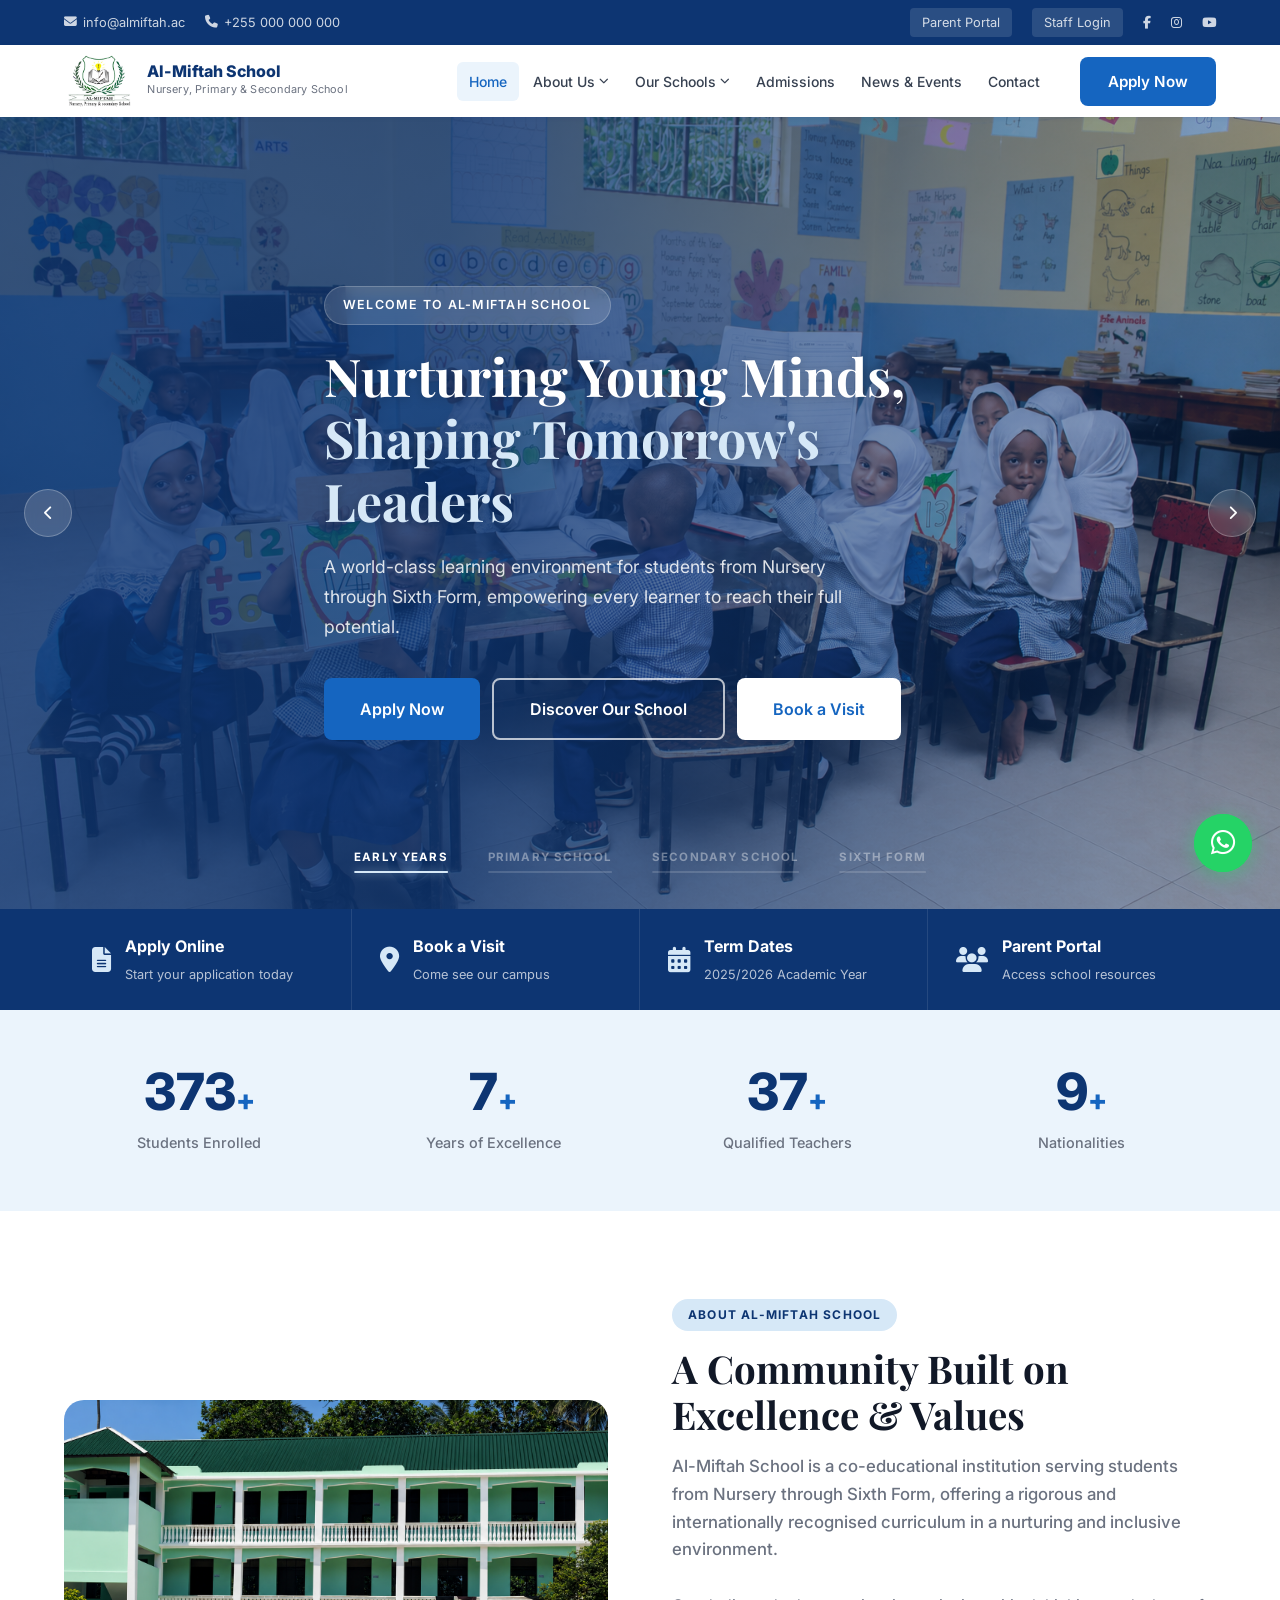
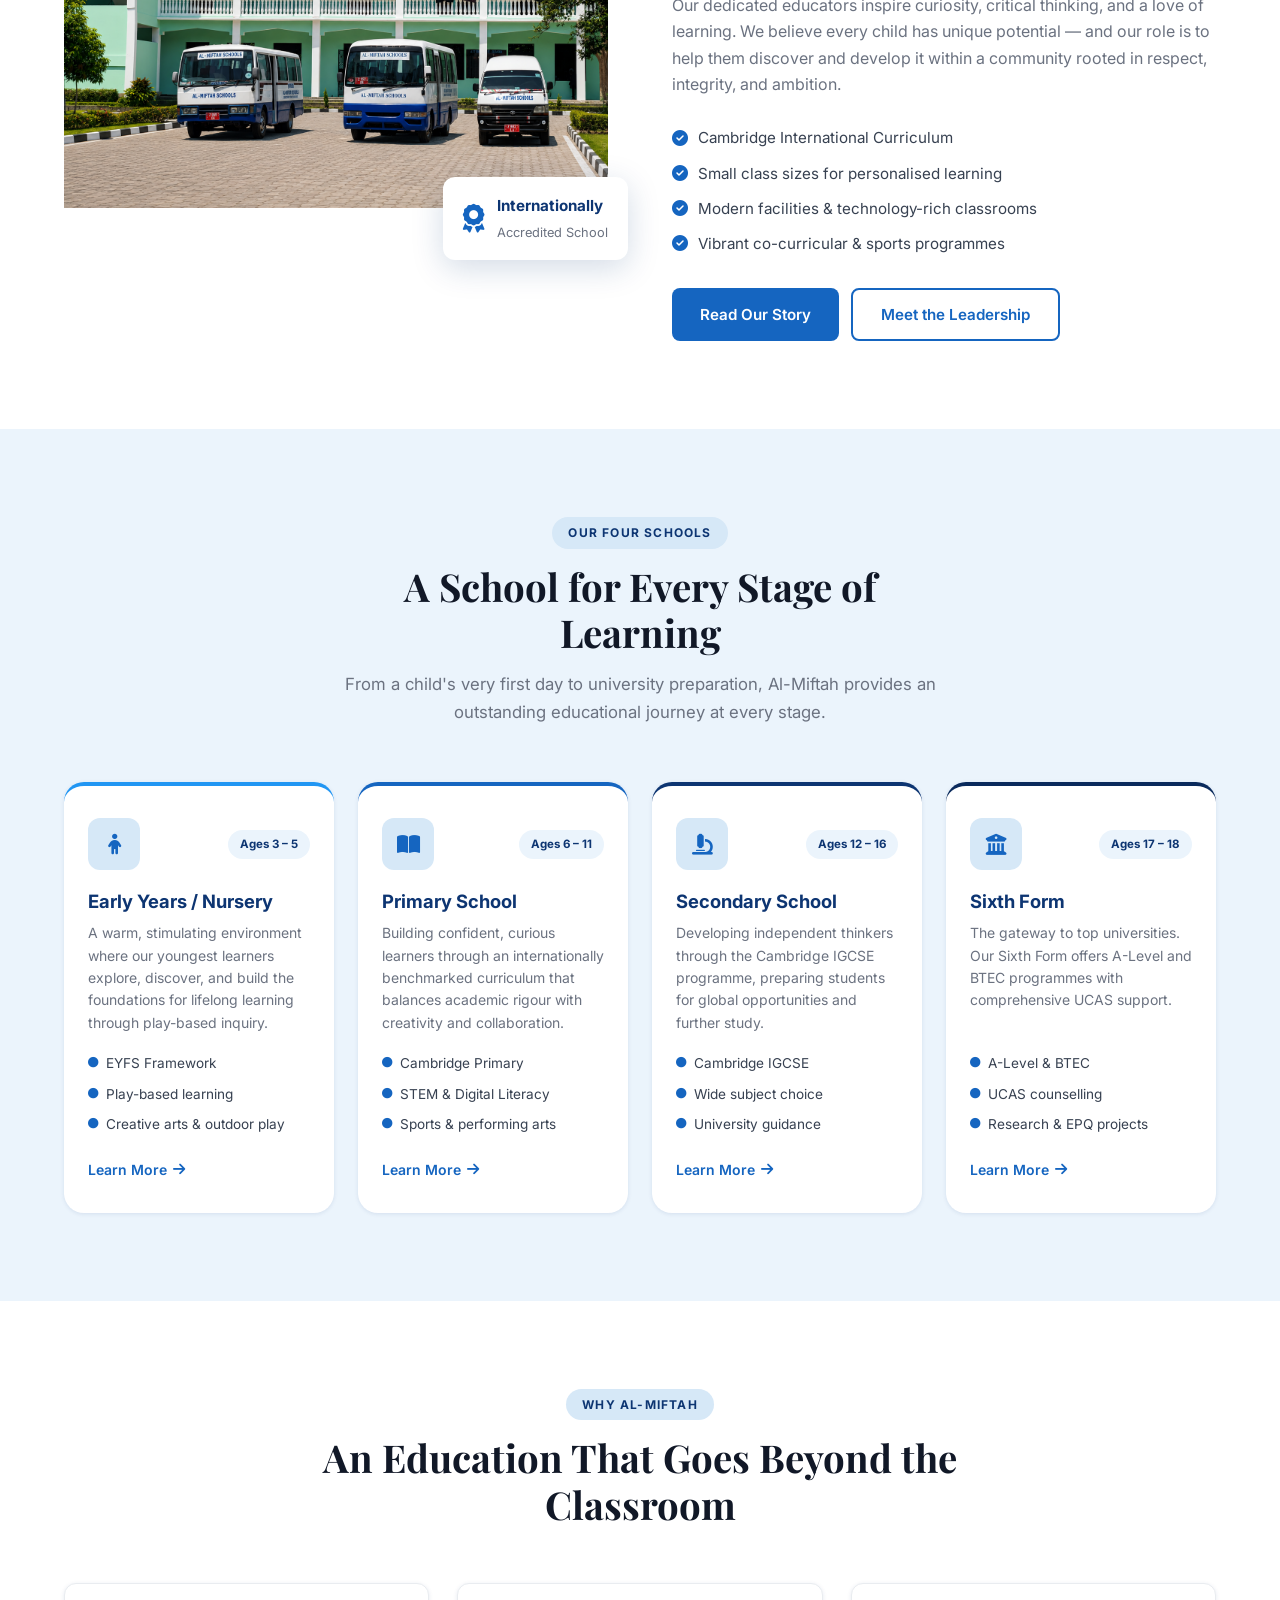
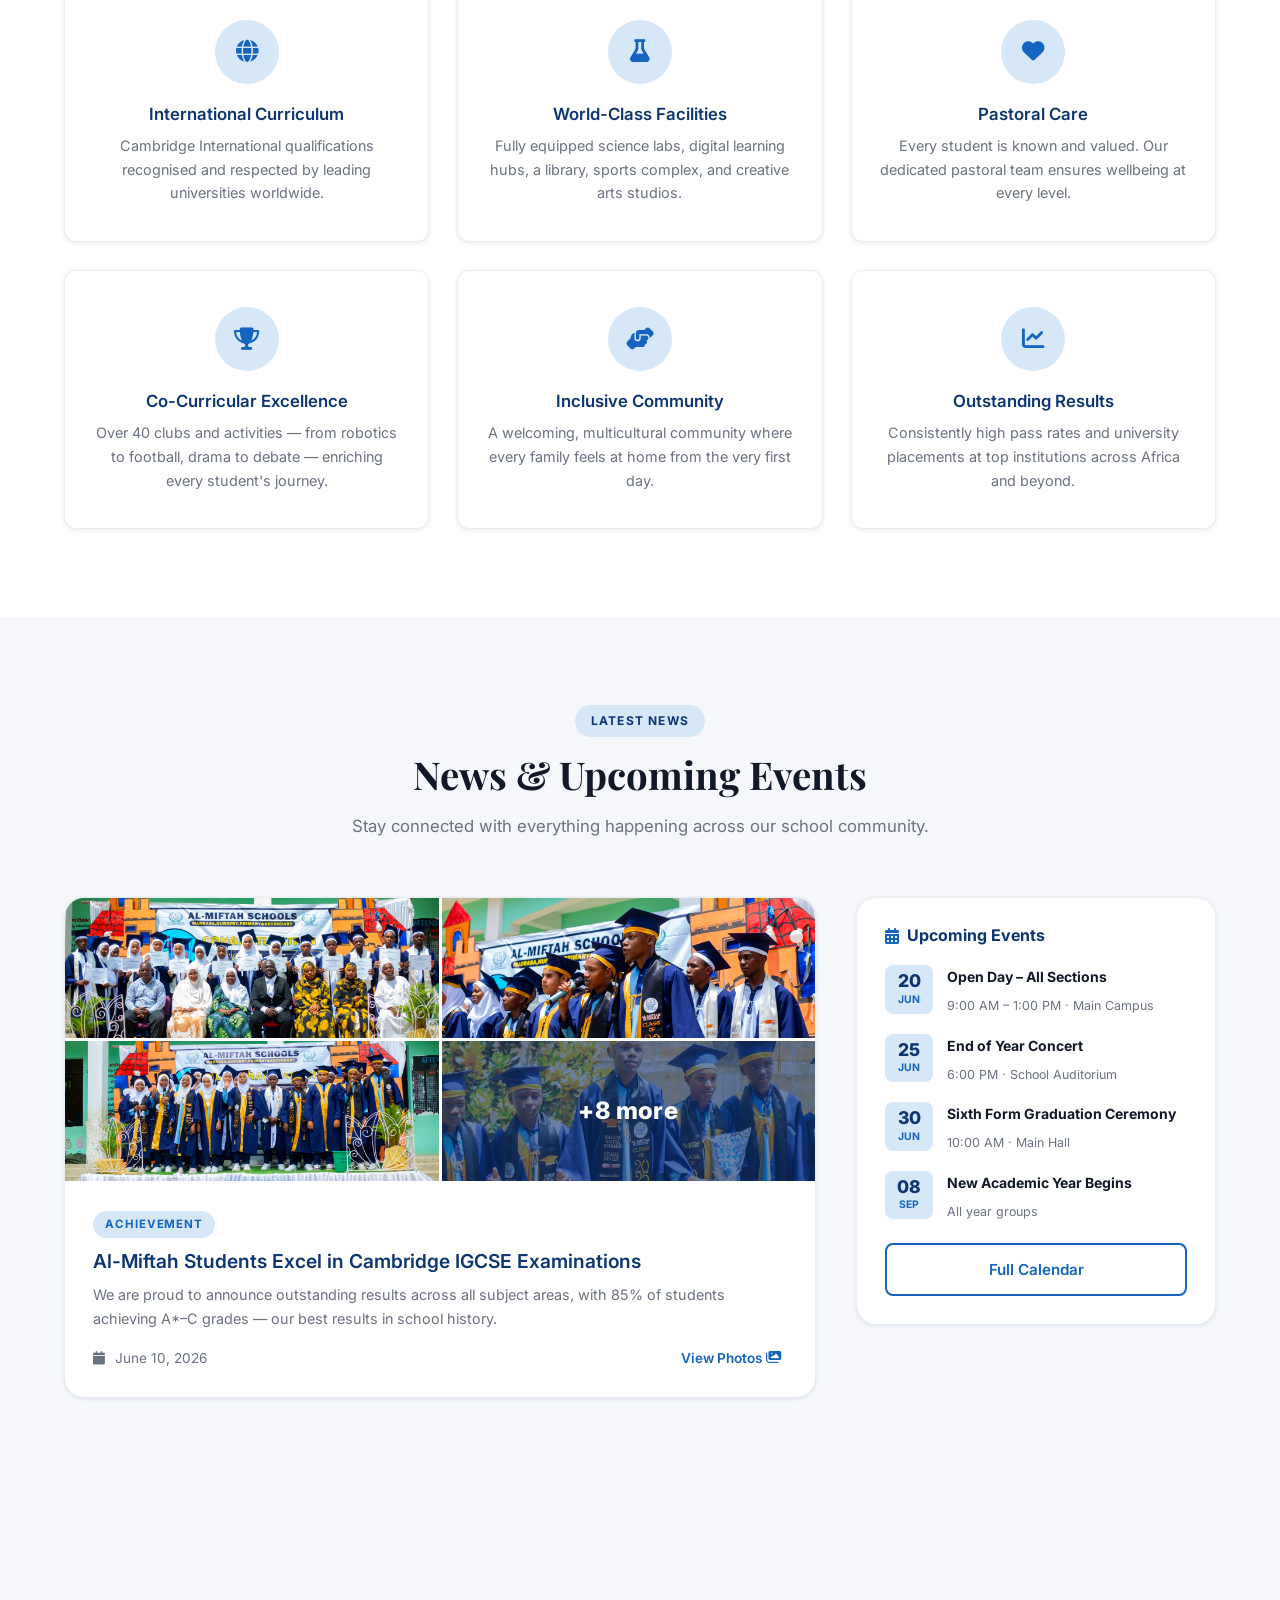
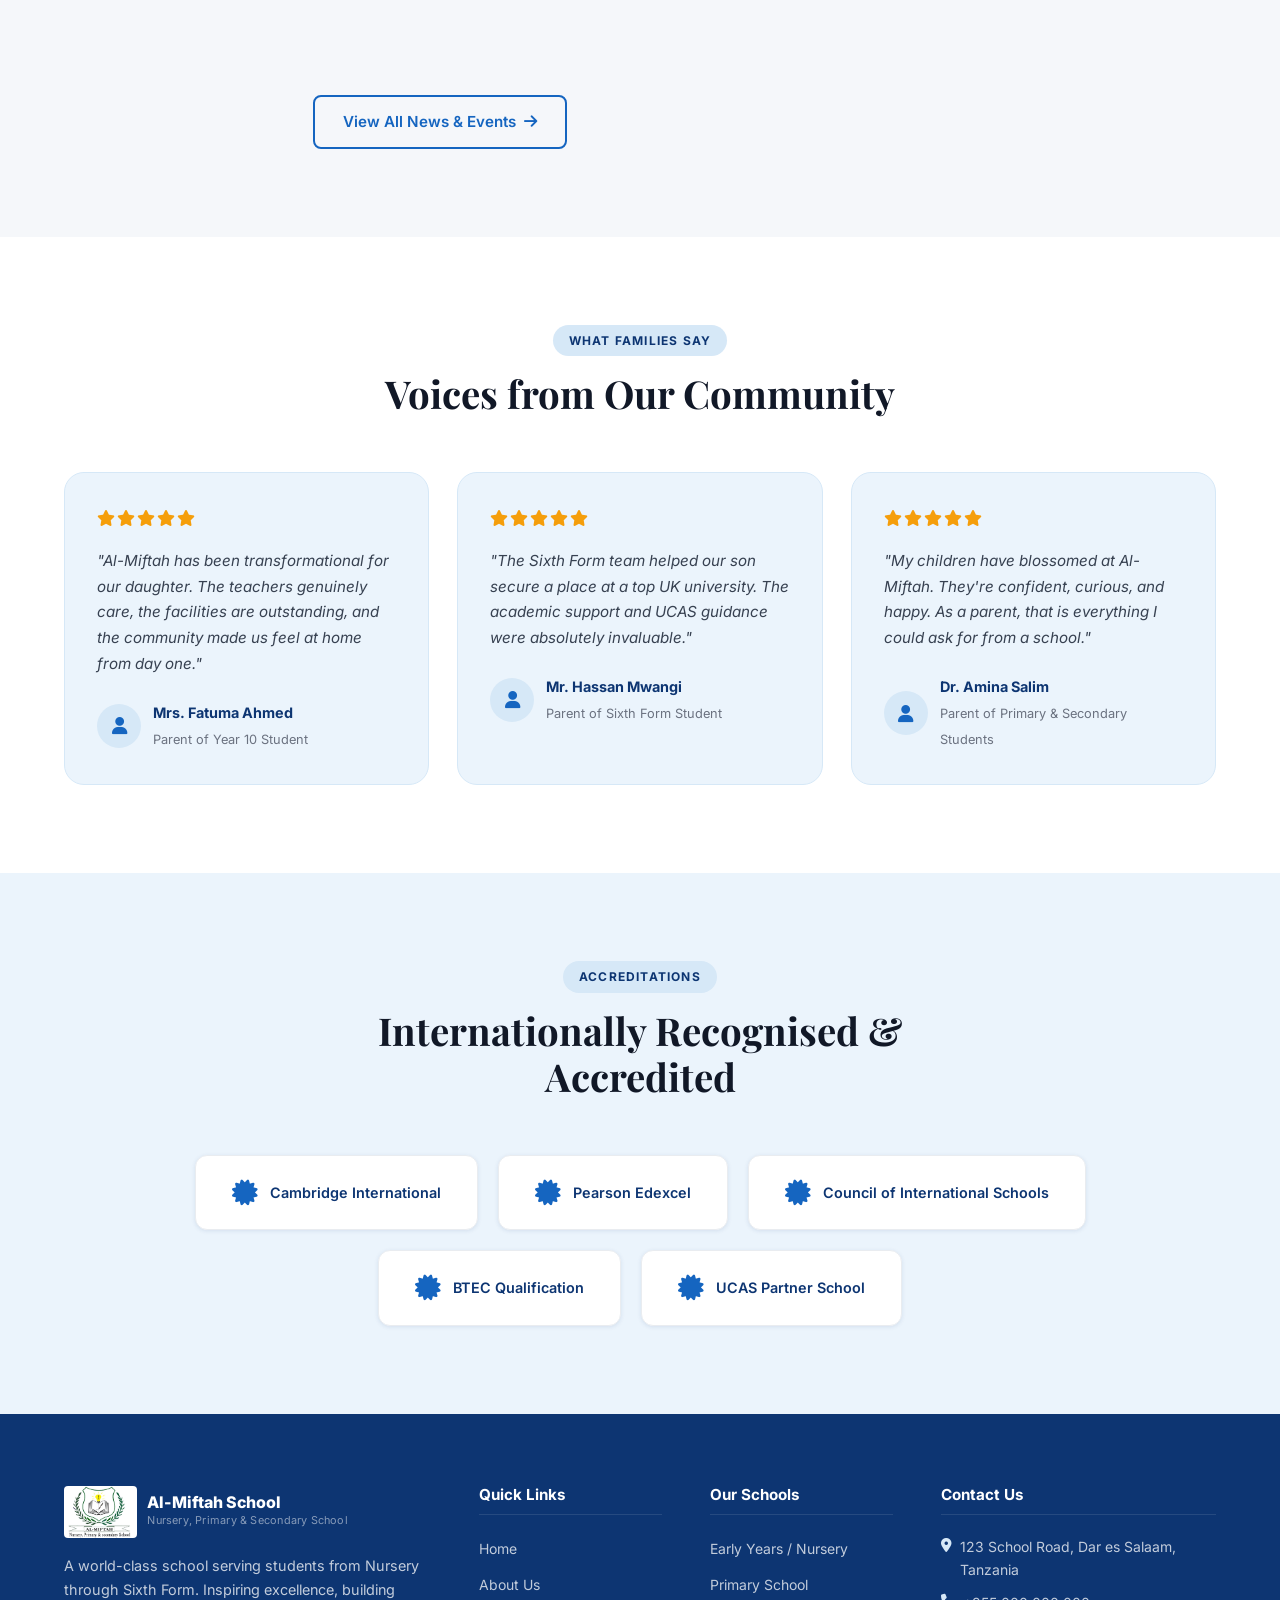
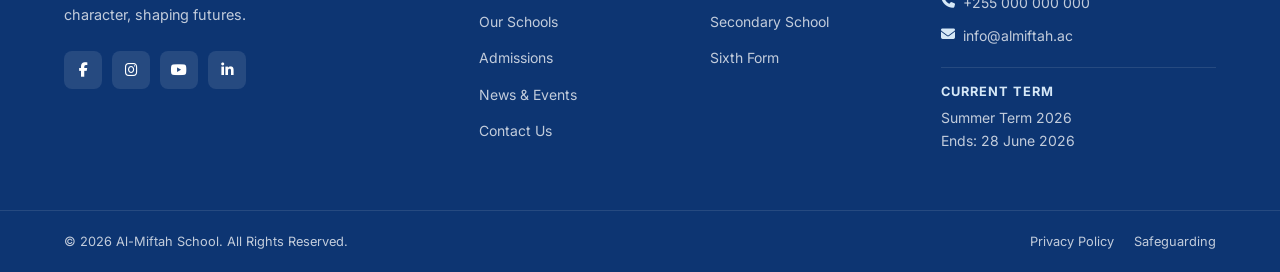
==== commit 02ff43ea: "Add real photos, hero carousel upgrade, news gallery modals, and footer logo fix - Hero: replaced 3 " ====
--- a/index.html
+++ b/index.html
@@ -74,9 +74,10 @@
 <!-- HERO -->
 <section class="hero">
   <div class="hero-slides">
-    <div class="hero-slide active" style="background-image:url('https://images.unsplash.com/photo-1628595351029-c2bf17511435?w=1920&q=80')"></div>
-    <div class="hero-slide" style="background-image:url('https://images.unsplash.com/photo-1503676260728-1c00da094a0b?w=1920&q=80')"></div>
-    <div class="hero-slide" style="background-image:url('https://images.unsplash.com/photo-1532094349884-543559059013?w=1920&q=80')"></div>
+    <div class="hero-slide active" style="background-image:url('images/early-years.png')"></div>
+    <div class="hero-slide" style="background-image:url('images/primary-school.png')"></div>
+    <div class="hero-slide" style="background-image:url('images/secondary-school.png')"></div>
+    <div class="hero-slide" style="background-image:url('images/sixth-form.png')"></div>
   </div>
   <div class="hero-overlay"></div>
 
@@ -91,10 +92,23 @@
     </div>
   </div>
 
-  <div class="hero-nav">
-    <button class="hero-dot active" data-slide="0" aria-label="Slide 1"></button>
-    <button class="hero-dot" data-slide="1" aria-label="Slide 2"></button>
-    <button class="hero-dot" data-slide="2" aria-label="Slide 3"></button>
+  <div class="hero-labels">
+    <button class="hero-label active" data-slide="0">
+      <span class="label-text">Early Years</span>
+      <span class="label-line"></span>
+    </button>
+    <button class="hero-label" data-slide="1">
+      <span class="label-text">Primary School</span>
+      <span class="label-line"></span>
+    </button>
+    <button class="hero-label" data-slide="2">
+      <span class="label-text">Secondary School</span>
+      <span class="label-line"></span>
+    </button>
+    <button class="hero-label" data-slide="3">
+      <span class="label-text">Sixth Form</span>
+      <span class="label-line"></span>
+    </button>
   </div>
   <button class="hero-arrow hero-prev" id="heroPrev" aria-label="Previous slide"><i class="fas fa-chevron-left"></i></button>
   <button class="hero-arrow hero-next" id="heroNext" aria-label="Next slide"><i class="fas fa-chevron-right"></i></button>
@@ -150,9 +164,8 @@
 <section class="section">
   <div class="container about-grid">
     <div class="about-image">
-      <div class="about-img-main img-placeholder">
-        <i class="fas fa-school"></i>
-        <span>Al-Miftah Campus</span>
+      <div class="about-img-main">
+        <img src="images/campus.png" alt="Al-Miftah Campus" style="width:100%;height:100%;object-fit:cover;" />
       </div>
       <div class="about-img-badge">
         <i class="fas fa-award"></i>
@@ -300,20 +313,31 @@
     <div class="news-layout">
       <div class="news-main">
         <div class="news-card featured">
-          <div class="news-img img-placeholder"><i class="fas fa-newspaper"></i><span>News Image</span></div>
+          <div class="news-thumb-grid" data-modal="achieveModal" role="button" tabindex="0" aria-label="View graduation photos">
+            <div class="thumb-cell"><img src="images/gallery-12.jpeg" alt="Graduation group photo" loading="lazy" /></div>
+            <div class="thumb-cell"><img src="images/gallery-02.jpeg" alt="Graduates in gowns" loading="lazy" /></div>
+            <div class="thumb-cell"><img src="images/gallery-13.jpeg" alt="Graduation parade" loading="lazy" /></div>
+            <div class="thumb-cell thumb-last">
+              <img src="images/gallery-10.jpeg" alt="Grade 7 graduates" loading="lazy" />
+              <div class="thumb-last-overlay">+8 more</div>
+            </div>
+          </div>
           <div class="news-body">
             <span class="news-tag">Achievement</span>
             <h3>Al-Miftah Students Excel in Cambridge IGCSE Examinations</h3>
             <p>We are proud to announce outstanding results across all subject areas, with 85% of students achieving A*–C grades — our best results in school history.</p>
             <div class="news-meta">
               <span><i class="fas fa-calendar"></i> June 10, 2026</span>
-              <a href="news.html" class="news-more">Read More <i class="fas fa-arrow-right"></i></a>
+              <a href="#" class="news-more" data-modal="achieveModal">View Photos <i class="fas fa-images"></i></a>
             </div>
           </div>
         </div>
         <div class="news-row">
-          <div class="news-card small">
-            <div class="news-img-sm img-placeholder"><i class="fas fa-futbol"></i></div>
+          <div class="news-card small news-card-clickable" data-modal="sportsModal" role="button" tabindex="0" aria-label="View sports photos">
+            <div class="news-img-sm" style="position:relative;min-height:120px;overflow:hidden;">
+              <img src="images/gallery-18.jpeg" alt="Sports day activity" style="width:100%;height:120px;object-fit:cover;display:block;" loading="lazy" />
+              <div class="thumb-view-all"><i class="fas fa-images"></i> View All 6 Photos</div>
+            </div>
             <div class="news-body-sm">
               <span class="news-tag">Sports</span>
               <h4>Inter-School Football Championship Victory</h4>
@@ -321,7 +345,9 @@
             </div>
           </div>
           <div class="news-card small">
-            <div class="news-img-sm img-placeholder"><i class="fas fa-paint-brush"></i></div>
+            <div class="news-img-sm" style="min-height:120px;overflow:hidden;">
+              <img src="images/news-arts.jpeg" alt="Annual Art Exhibition" style="width:100%;height:120px;object-fit:cover;display:block;" />
+            </div>
             <div class="news-body-sm">
               <span class="news-tag">Arts</span>
               <h4>Annual Art Exhibition Opens to the Community</h4>
@@ -480,6 +506,52 @@
   <span class="wa-tooltip">Chat with us on WhatsApp</span>
 </a>
 <button class="back-to-top" id="backToTop" aria-label="Back to top"><i class="fas fa-chevron-up"></i></button>
+<!-- ACHIEVEMENT GALLERY MODAL -->
+<div class="gallery-modal" id="achieveModal" role="dialog" aria-modal="true" aria-label="Graduation photos">
+  <div class="modal-inner">
+    <div class="modal-header">
+      <h3><i class="fas fa-graduation-cap"></i> Class of 2025 — Graduation Ceremony</h3>
+      <button class="modal-close" aria-label="Close gallery"><i class="fas fa-times"></i></button>
+    </div>
+    <div class="modal-body">
+      <div class="modal-grid">
+        <img src="images/gallery-12.jpeg" alt="Group photo with certificates" loading="lazy" />
+        <img src="images/gallery-02.jpeg" alt="Graduates in gowns" loading="lazy" />
+        <img src="images/gallery-10.jpeg" alt="Grade 7 graduates" loading="lazy" />
+        <img src="images/gallery-13.jpeg" alt="Graduation parade" loading="lazy" />
+        <img src="images/gallery-04.jpeg" alt="Ceremony speaker" loading="lazy" />
+        <img src="images/gallery-11.jpeg" alt="Award presentation" loading="lazy" />
+        <img src="images/gallery-01.jpeg" alt="Student performance" loading="lazy" />
+        <img src="images/gallery-05.jpeg" alt="Students on stage" loading="lazy" />
+        <img src="images/gallery-03.jpeg" alt="Student speech" loading="lazy" />
+        <img src="images/gallery-08.jpeg" alt="Cultural performance" loading="lazy" />
+        <img src="images/gallery-09.jpeg" alt="Choir performance" loading="lazy" />
+        <img src="images/gallery-17.jpeg" alt="Primary students" loading="lazy" />
+      </div>
+    </div>
+  </div>
+</div>
+
+<!-- SPORTS GALLERY MODAL -->
+<div class="gallery-modal" id="sportsModal" role="dialog" aria-modal="true" aria-label="Sports photos">
+  <div class="modal-inner">
+    <div class="modal-header">
+      <h3><i class="fas fa-running"></i> Sports &amp; Co-Curricular Activities</h3>
+      <button class="modal-close" aria-label="Close gallery"><i class="fas fa-times"></i></button>
+    </div>
+    <div class="modal-body">
+      <div class="modal-grid">
+        <img src="images/gallery-18.jpeg" alt="Sports day activity" loading="lazy" />
+        <img src="images/gallery-07.jpeg" alt="School activity" loading="lazy" />
+        <img src="images/gallery-06.jpeg" alt="School community" loading="lazy" />
+        <img src="images/gallery-14.jpeg" alt="Learning activity" loading="lazy" />
+        <img src="images/gallery-15.jpeg" alt="Student performance" loading="lazy" />
+        <img src="images/gallery-16.jpeg" alt="Stage performance" loading="lazy" />
+      </div>
+    </div>
+  </div>
+</div>
+
 <script src="js/script.js"></script>
 </body>
 </html>
--- a/css/styles.css
+++ b/css/styles.css
@@ -356,25 +356,49 @@
 
 .hero-actions { display: flex; flex-wrap: wrap; gap: 12px; }
 
-.hero-nav {
+
+.hero-labels {
   position: absolute;
-  bottom: 32px;
+  bottom: 36px;
   left: 50%;
   transform: translateX(-50%);
   display: flex;
-  gap: 10px;
+  gap: 40px;
   z-index: 3;
-}
-.hero-dot {
-  width: 10px;
-  height: 10px;
-  border-radius: 50%;
-  background: rgba(255,255,255,.4);
+  white-space: nowrap;
+}
+.hero-label {
+  display: flex;
+  flex-direction: column;
+  align-items: center;
+  gap: 7px;
+  background: none;
   border: none;
-  transition: all var(--transition);
   cursor: pointer;
-}
-.hero-dot.active { background: var(--white); width: 28px; border-radius: 5px; }
+  padding: 0;
+  color: rgba(255,255,255,.38);
+  font-family: 'Inter', sans-serif;
+  font-size: .72rem;
+  font-weight: 700;
+  letter-spacing: .1em;
+  text-transform: uppercase;
+  transition: color .45s ease, opacity .45s ease;
+}
+.hero-label.active {
+  color: var(--white);
+}
+.label-line {
+  display: block;
+  width: 100%;
+  height: 2px;
+  border-radius: 2px;
+  background: rgba(255,255,255,.15);
+  transition: background .45s ease;
+}
+.hero-label.active .label-line {
+  background: var(--light-blue);
+  box-shadow: 0 0 8px rgba(214,232,247,.6);
+}
 
 .hero-arrow {
   position: absolute;
@@ -819,7 +843,7 @@
 .footer-brand p { font-size: .9rem; line-height: 1.7; margin-top: 16px; margin-bottom: 24px; }
 .logo-footer .logo-name { color: var(--white); }
 .logo-footer .logo-tagline { color: rgba(255,255,255,.5); }
-.logo-footer .logo-img { filter: brightness(0) invert(1); opacity: .9; }
+.logo-footer .logo-img { opacity: 1; }
 
 .footer-social { display: flex; gap: 10px; }
 .footer-social a {
@@ -949,6 +973,148 @@
 .back-to-top:hover { background: var(--blue); transform: translateY(-4px); }
 
 /* ============================================================
+   NEWS CARD — 4-THUMB MOSAIC (Achievement)
+   ============================================================ */
+.news-thumb-grid {
+  display: grid;
+  grid-template-columns: 1fr 1fr;
+  grid-template-rows: 140px 140px;
+  gap: 3px;
+  cursor: pointer;
+  overflow: hidden;
+}
+.thumb-cell {
+  overflow: hidden;
+  position: relative;
+}
+.thumb-cell img {
+  width: 100%;
+  height: 100%;
+  object-fit: cover;
+  display: block;
+  transition: transform 0.4s ease;
+  filter: contrast(1.04) saturate(1.08) brightness(1.02);
+}
+.news-thumb-grid:hover .thumb-cell img { transform: scale(1.05); }
+
+.thumb-last { position: relative; overflow: hidden; }
+.thumb-last-overlay {
+  position: absolute;
+  inset: 0;
+  background: rgba(13,53,114,.62);
+  display: flex;
+  align-items: center;
+  justify-content: center;
+  color: var(--white);
+  font-size: 1.5rem;
+  font-weight: 800;
+  font-family: 'Inter', sans-serif;
+  letter-spacing: .02em;
+}
+
+/* Sports card single-photo overlay */
+.thumb-view-all {
+  position: absolute;
+  bottom: 0;
+  left: 0;
+  right: 0;
+  background: rgba(13,53,114,.72);
+  color: var(--white);
+  font-size: .75rem;
+  font-weight: 600;
+  font-family: 'Inter', sans-serif;
+  padding: 6px 10px;
+  display: flex;
+  align-items: center;
+  gap: 6px;
+  justify-content: center;
+  letter-spacing: .04em;
+}
+
+.news-card-clickable { cursor: pointer; }
+.news-card-clickable:hover { box-shadow: var(--shadow-md); }
+
+/* ============================================================
+   GALLERY MODALS
+   ============================================================ */
+.gallery-modal {
+  position: fixed;
+  inset: 0;
+  background: rgba(0,0,0,.88);
+  z-index: 9999;
+  display: flex;
+  align-items: flex-start;
+  justify-content: center;
+  padding: 24px 16px 40px;
+  overflow-y: auto;
+  opacity: 0;
+  visibility: hidden;
+  transition: opacity .3s ease, visibility .3s ease;
+}
+.gallery-modal.open { opacity: 1; visibility: visible; }
+
+.modal-inner {
+  background: var(--white);
+  border-radius: var(--radius-lg);
+  width: 100%;
+  max-width: 920px;
+  margin: auto;
+  overflow: hidden;
+  box-shadow: 0 24px 64px rgba(0,0,0,.5);
+}
+.modal-header {
+  display: flex;
+  justify-content: space-between;
+  align-items: center;
+  padding: 18px 24px;
+  background: var(--dark-blue);
+}
+.modal-header h3 {
+  color: var(--white);
+  font-size: .95rem;
+  font-weight: 700;
+  display: flex;
+  align-items: center;
+  gap: 10px;
+  margin: 0;
+}
+.modal-header h3 i { color: var(--light-blue); }
+.modal-close {
+  width: 36px;
+  height: 36px;
+  background: rgba(255,255,255,.15);
+  border-radius: 50%;
+  display: flex;
+  align-items: center;
+  justify-content: center;
+  color: var(--white);
+  font-size: .95rem;
+  cursor: pointer;
+  border: none;
+  flex-shrink: 0;
+  transition: background .2s ease;
+}
+.modal-close:hover { background: rgba(255,255,255,.3); }
+
+.modal-body { padding: 14px; }
+.modal-grid {
+  display: grid;
+  grid-template-columns: repeat(3, 1fr);
+  gap: 8px;
+}
+.modal-grid img {
+  width: 100%;
+  aspect-ratio: 4/3;
+  object-fit: cover;
+  border-radius: 8px;
+  display: block;
+  filter: contrast(1.04) saturate(1.08) brightness(1.02);
+  transition: transform .3s ease;
+  cursor: zoom-in;
+}
+.modal-grid img:hover { transform: scale(1.03); }
+
+/* ============================================================
    RESPONSIVE
    ============================================================ */
 @media (max-width: 1100px) {
@@ -956,6 +1122,10 @@
   .footer-grid { grid-template-columns: 1fr 1fr; }
   .leadership-grid { grid-template-columns: repeat(2, 1fr); }
   .news-full-grid { grid-template-columns: repeat(2, 1fr); }
+}
+
+@media (max-width: 900px) {
+  .modal-grid { grid-template-columns: repeat(2, 1fr); }
 }
 
 @media (max-width: 900px) {
@@ -1016,6 +1186,10 @@
   .hero-content { padding: 60px 0; }
   .hero-actions { flex-direction: column; }
   .hero-actions .btn { justify-content: center; }
+  .hero-labels { gap: 16px; bottom: 20px; }
+  .hero-label { font-size: .62rem; letter-spacing: .06em; }
+  .modal-grid { grid-template-columns: 1fr 1fr; }
+  .news-thumb-grid { grid-template-rows: 110px 110px; }
   .quick-actions-grid { grid-template-columns: 1fr; }
   .schools-grid { grid-template-columns: 1fr; }
   .why-grid { grid-template-columns: 1fr; }
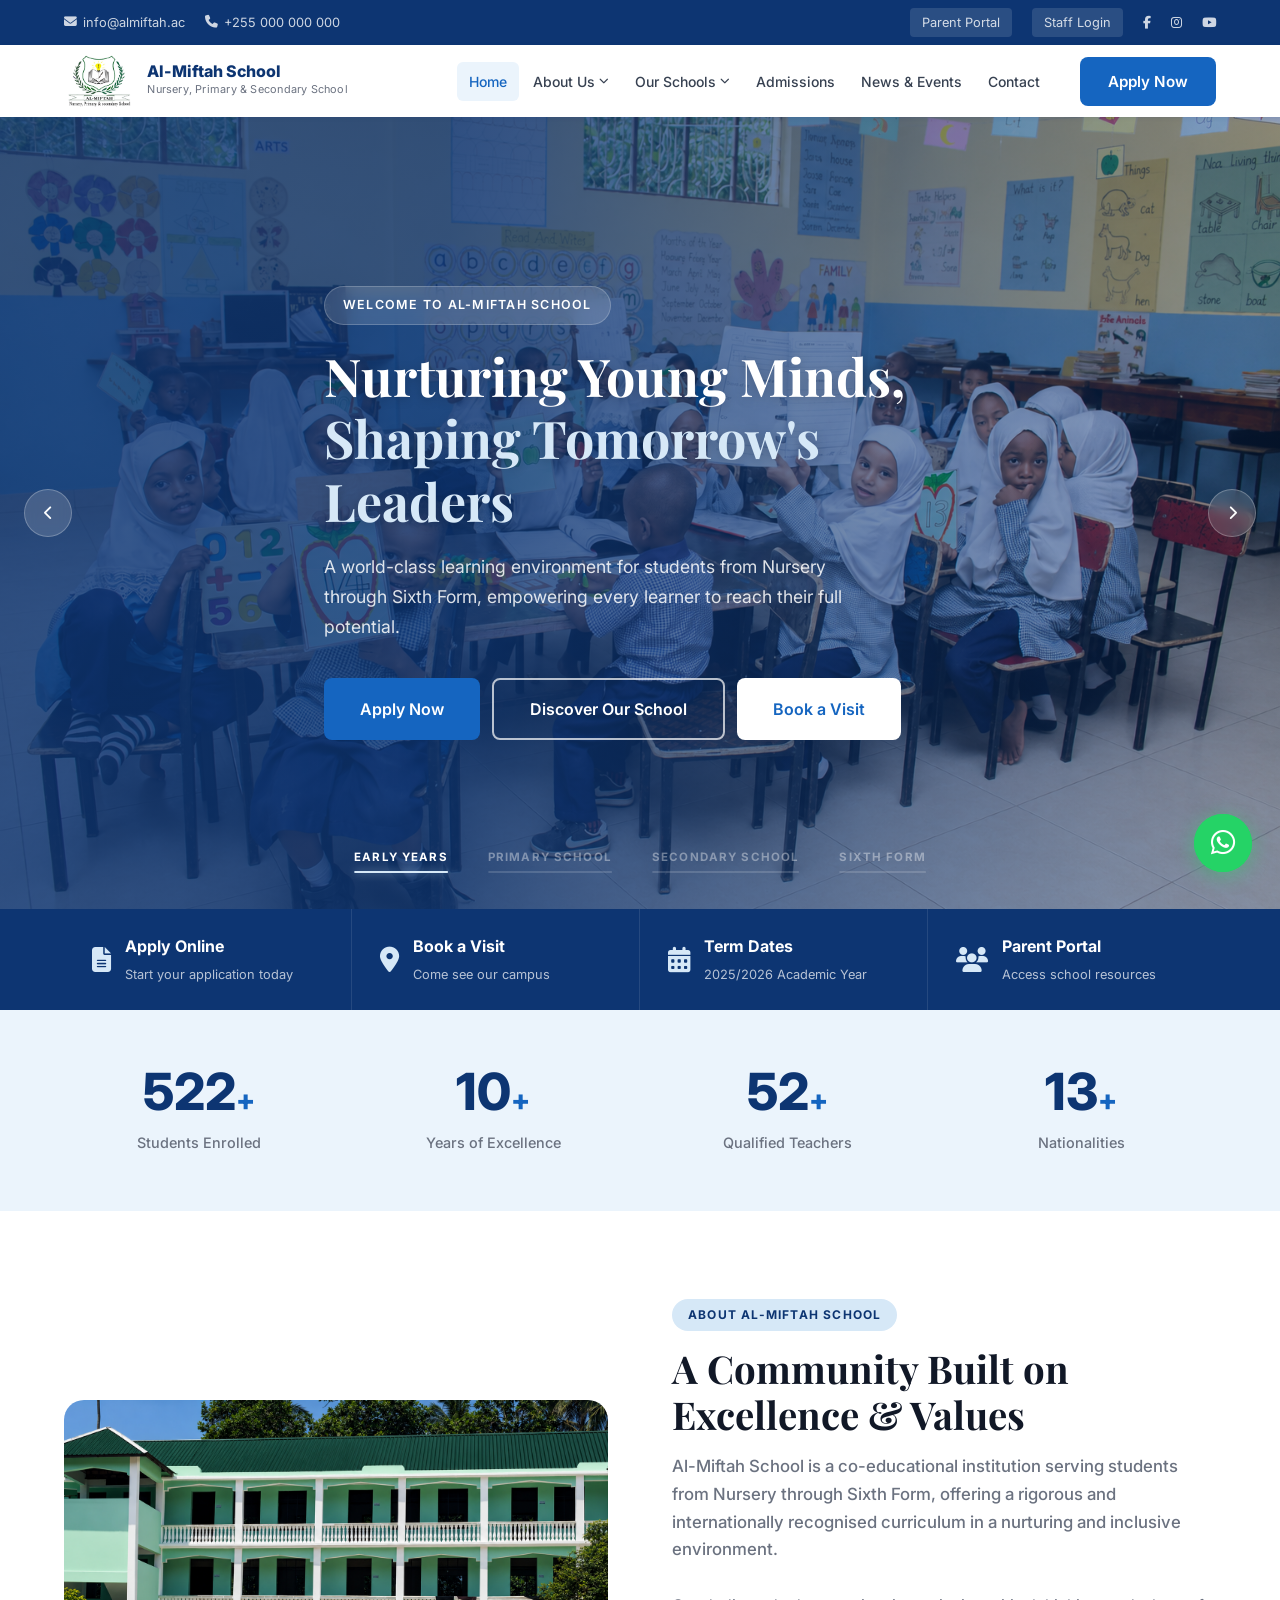
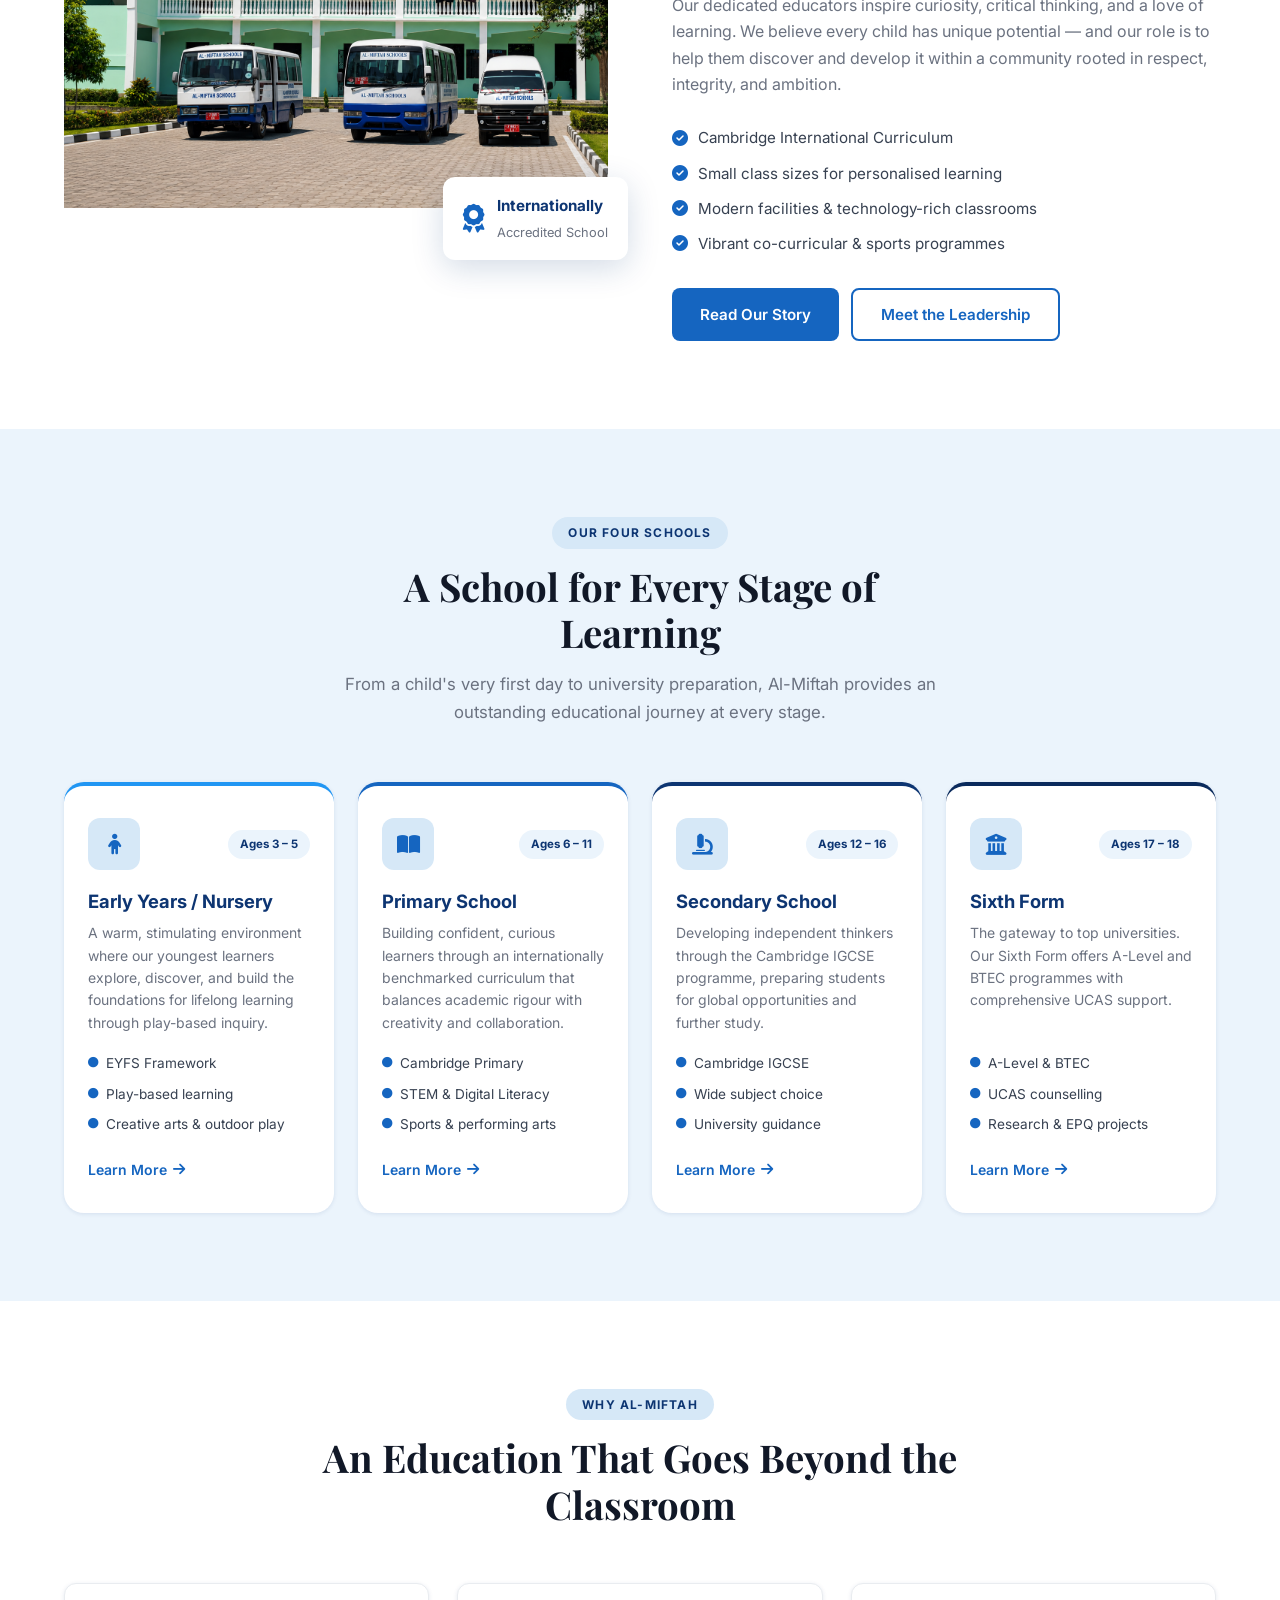
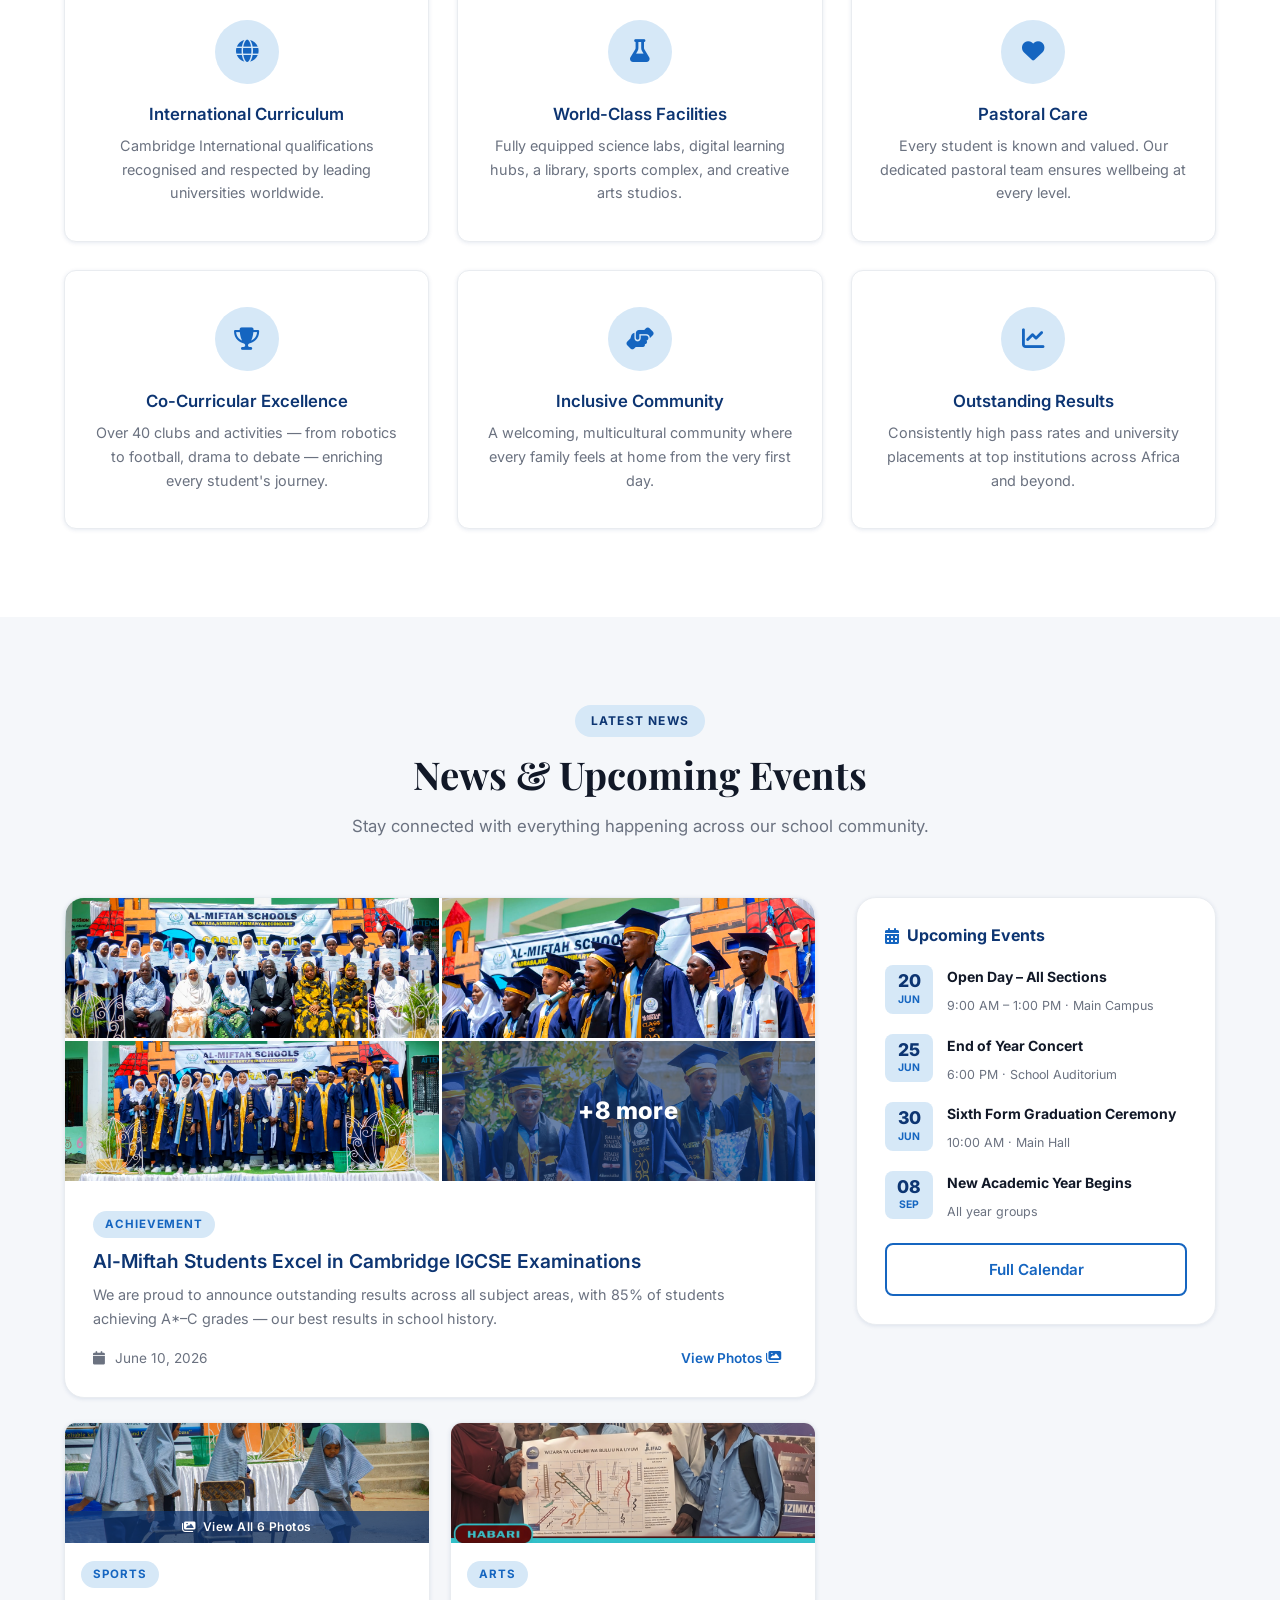
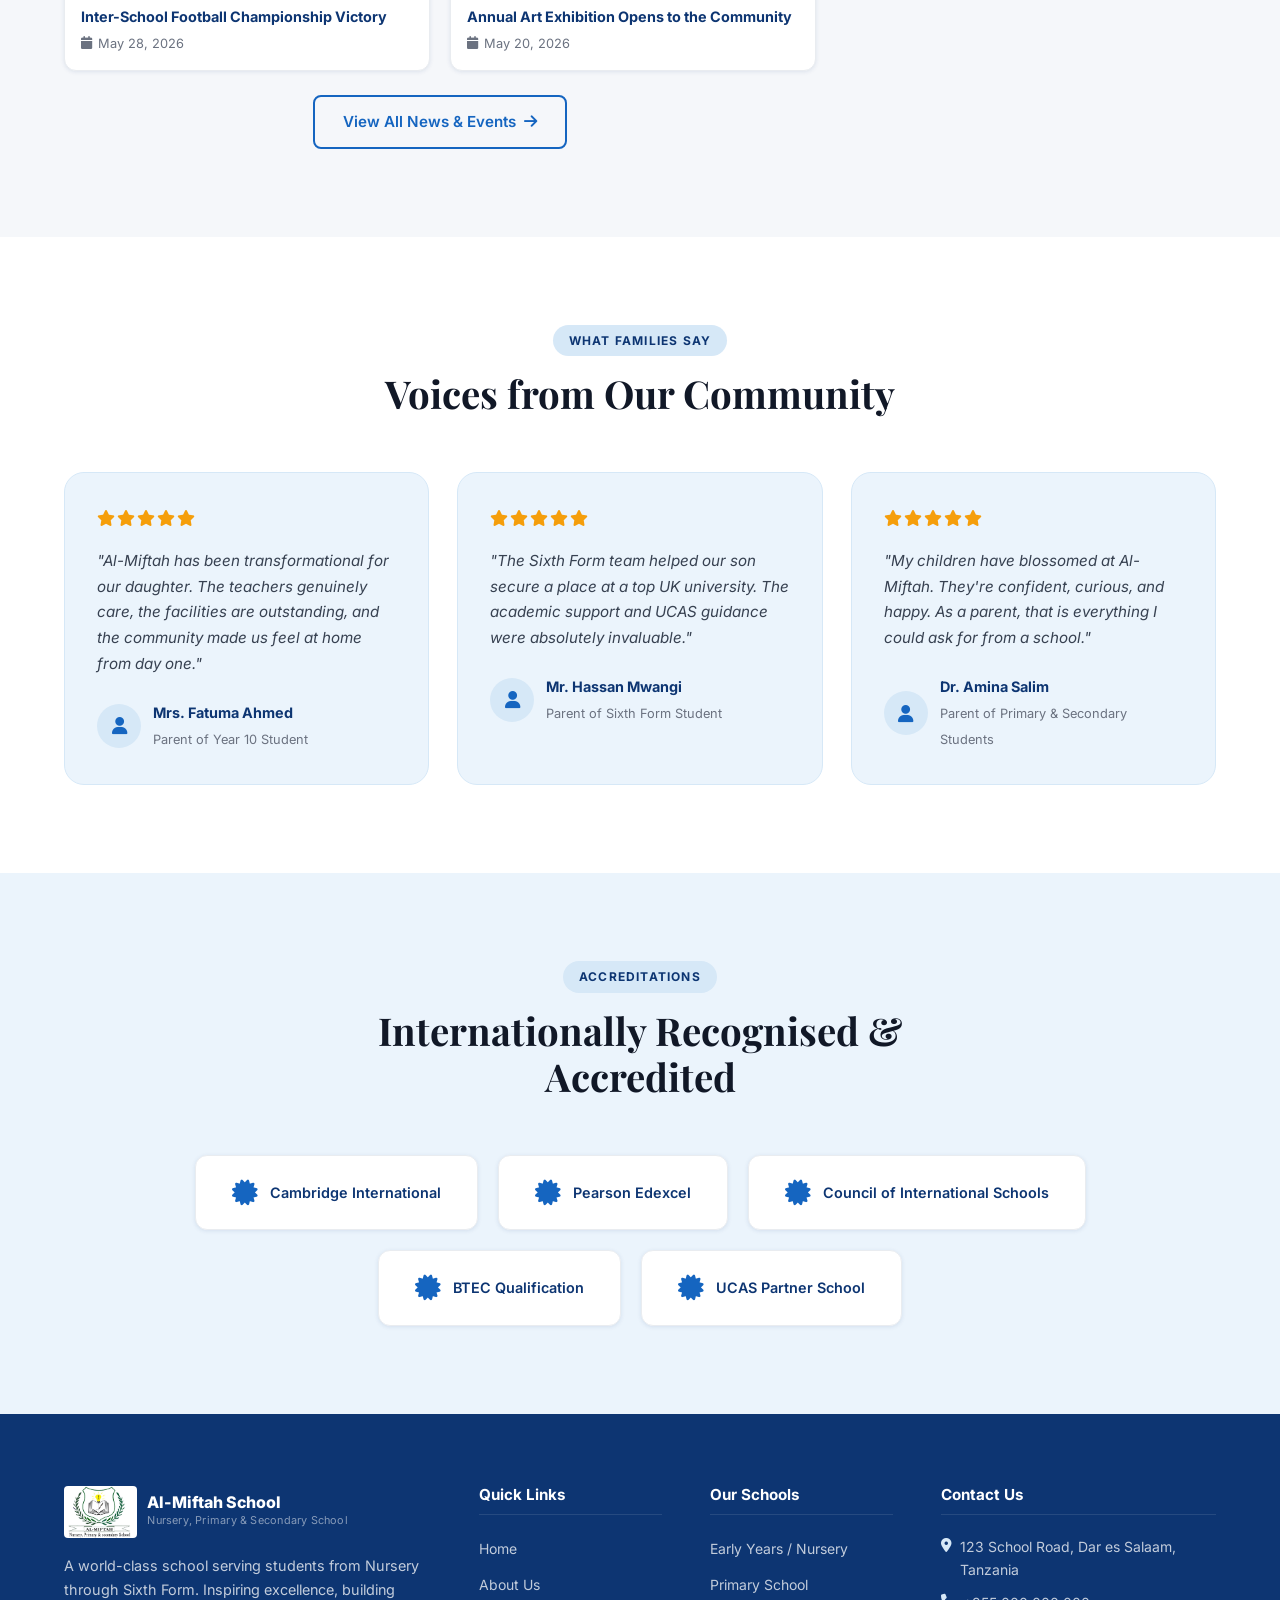
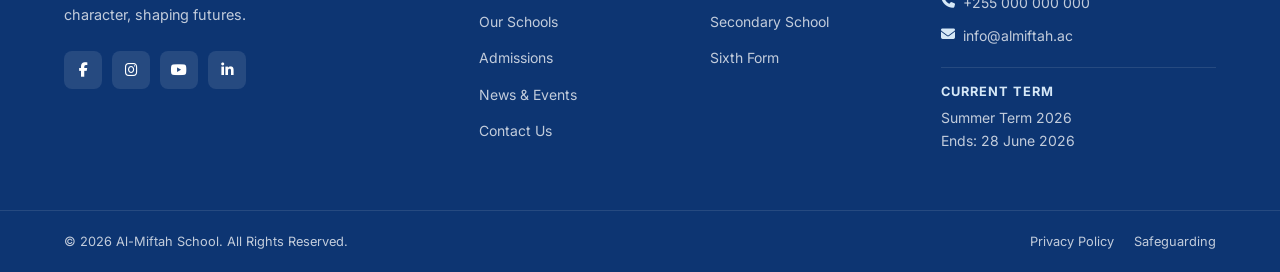
==== commit ffa2093f: "Add scroll progress bar feature Adds a fixed 3px bar at the top of the viewport that fills left-to-r" ====
--- a/index.html
+++ b/index.html
@@ -10,6 +10,8 @@
   <link rel="stylesheet" href="https://cdnjs.cloudflare.com/ajax/libs/font-awesome/6.5.0/css/all.min.css" />
 </head>
 <body>
+
+<div id="scrollProgress" class="scroll-progress"></div>
 
 <!-- TOP BAR -->
 <div class="topbar">
--- a/css/styles.css
+++ b/css/styles.css
@@ -2,6 +2,18 @@
    AL-MIFTAH SCHOOL — Main Stylesheet
    Colors: Dark Blue #0D3572 | Blue #1565C0 | Light Blue #D6E8F7 | White #FFFFFF
    ============================================================ */
+
+/* === SCROLL PROGRESS BAR === */
+.scroll-progress {
+  position: fixed;
+  top: 0;
+  left: 0;
+  width: 0%;
+  height: 3px;
+  background: linear-gradient(to right, var(--blue), var(--light-blue));
+  z-index: 9999;
+  transition: width .1s linear;
+}
 
 /* === RESET & BASE === */
 *, *::before, *::after { box-sizing: border-box; margin: 0; padding: 0; }
